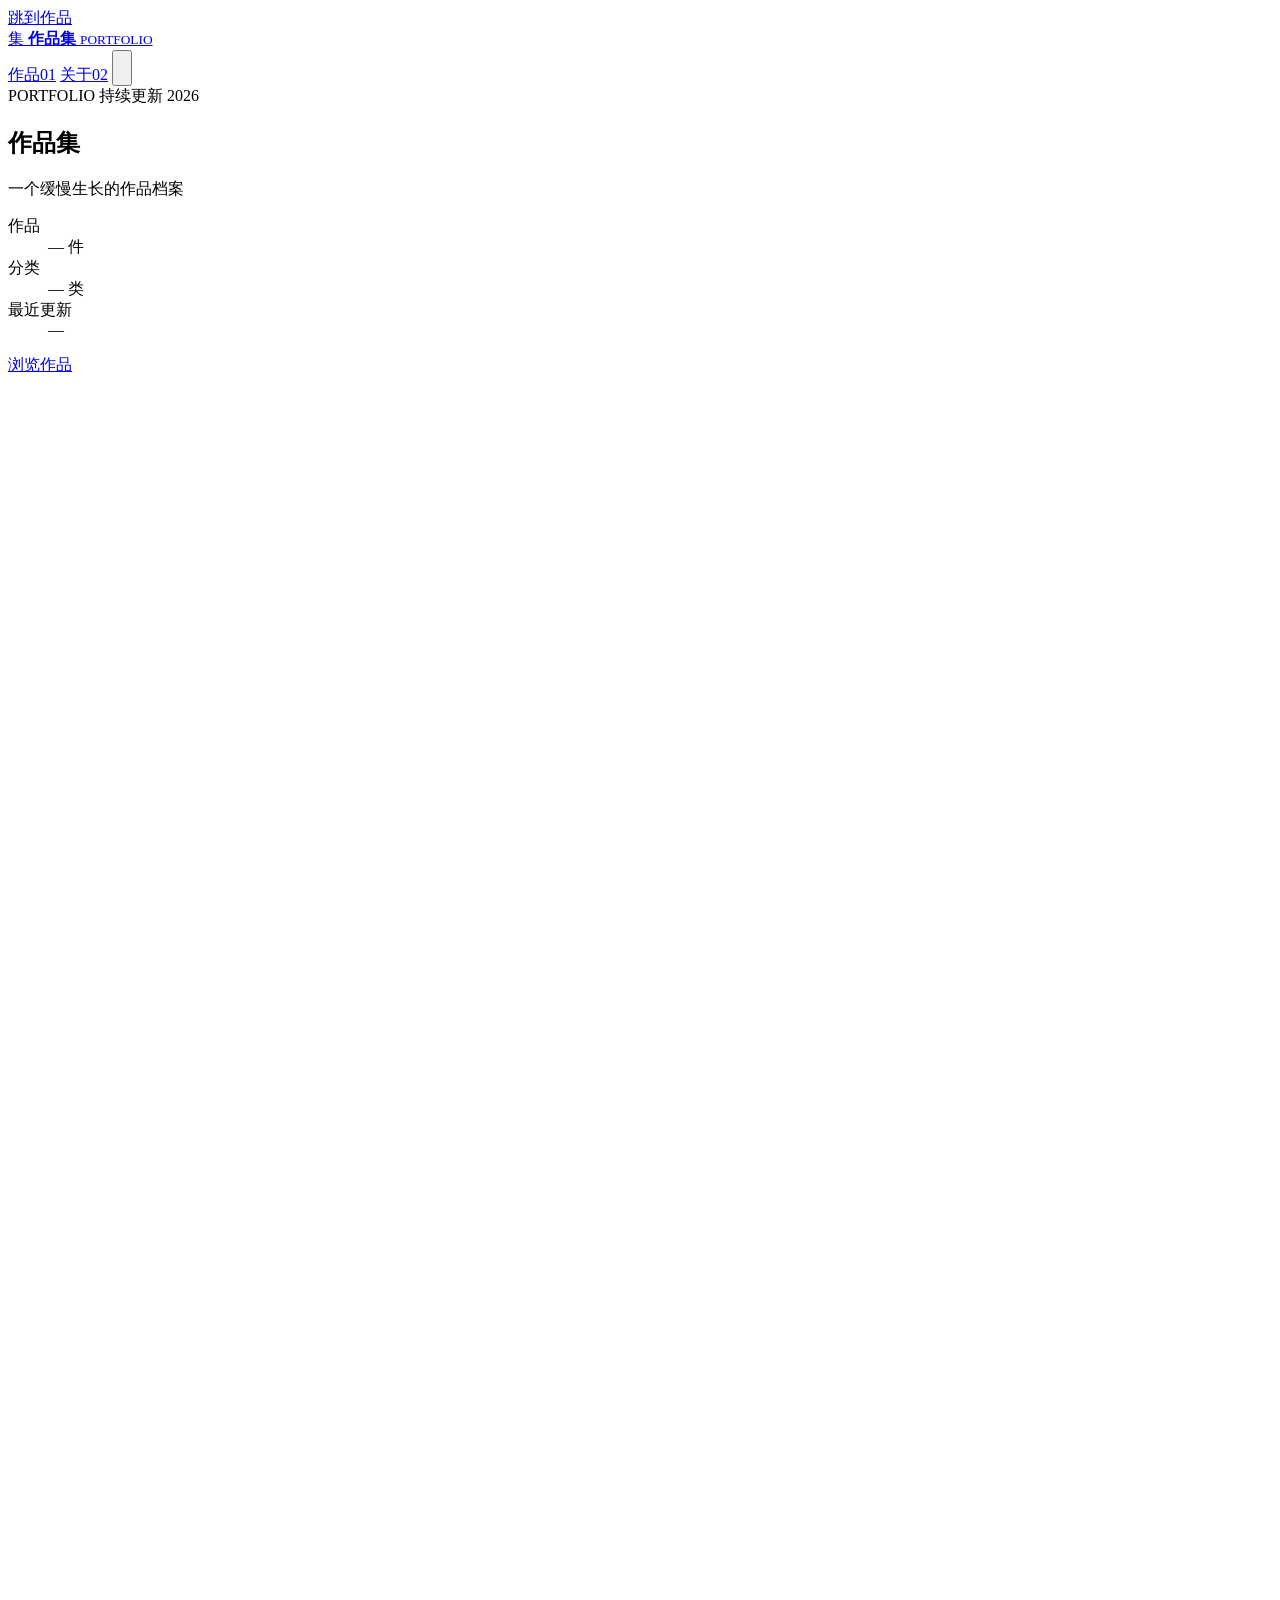
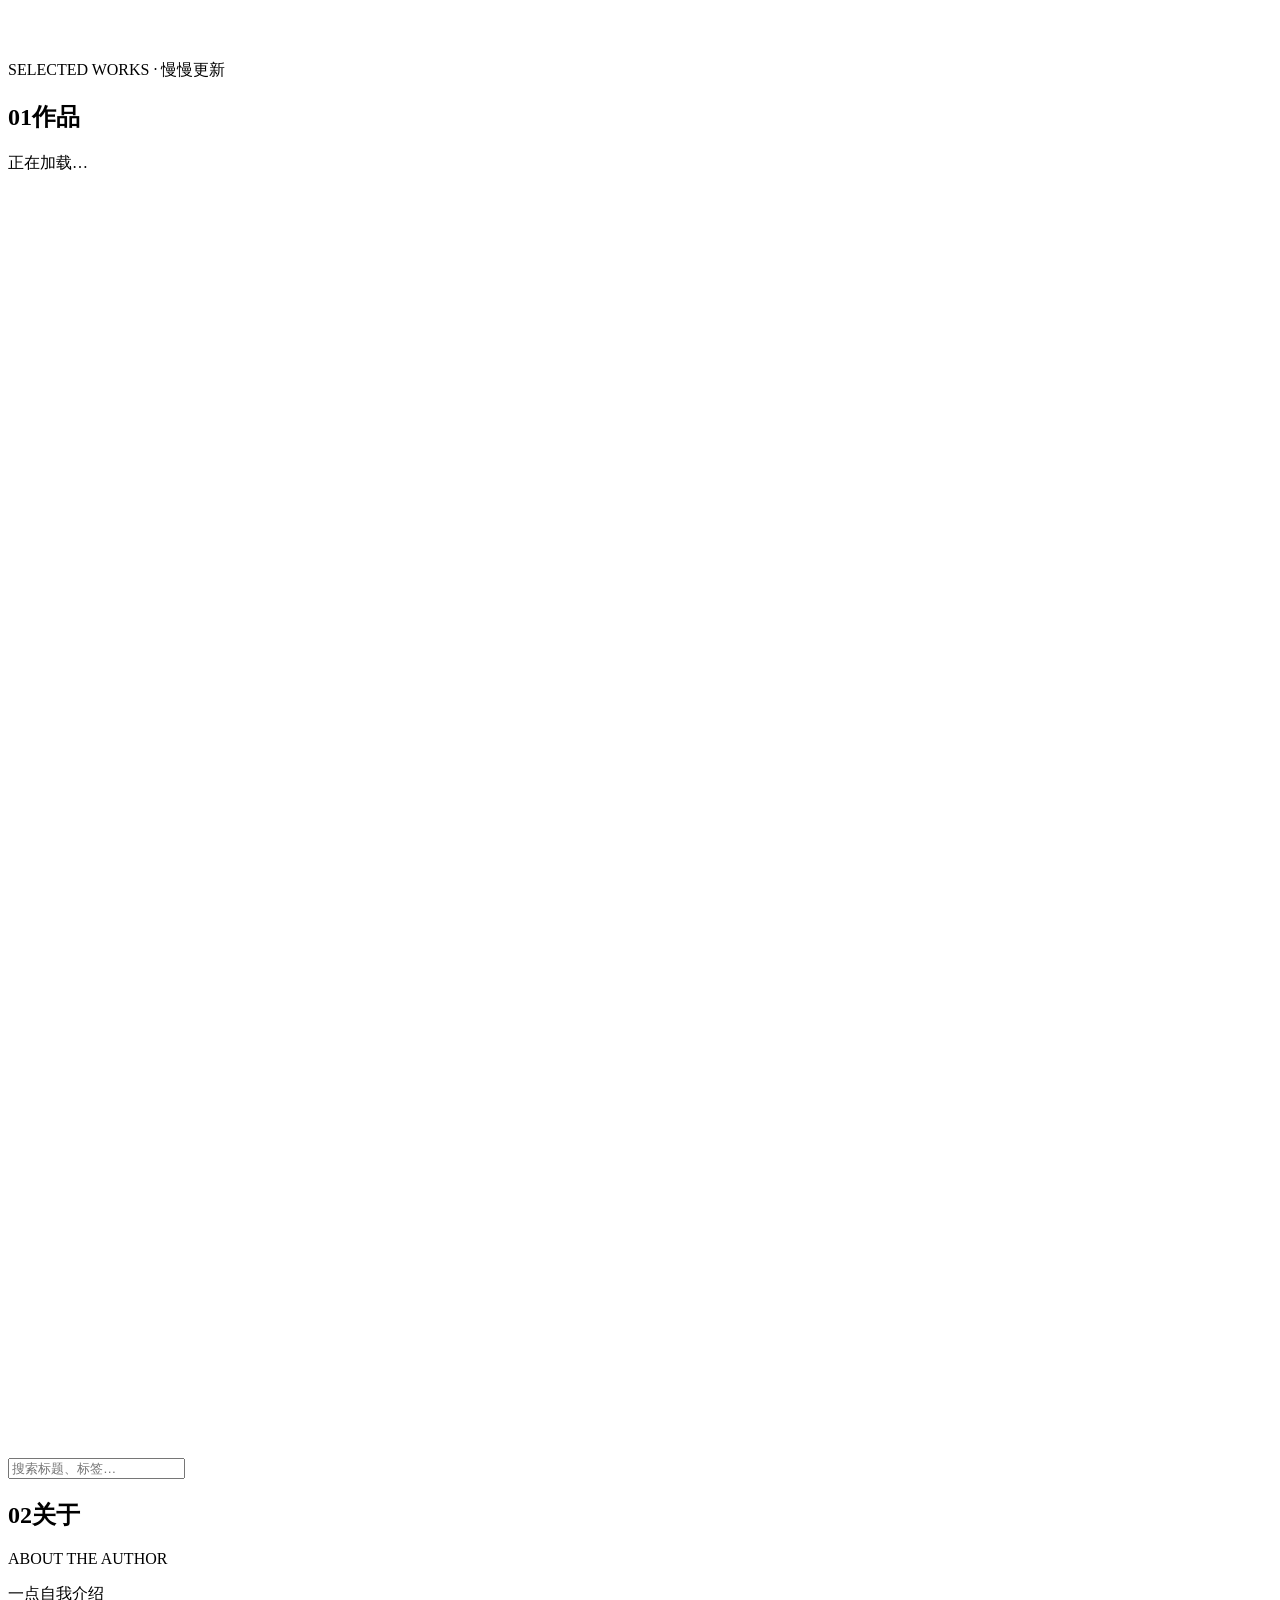
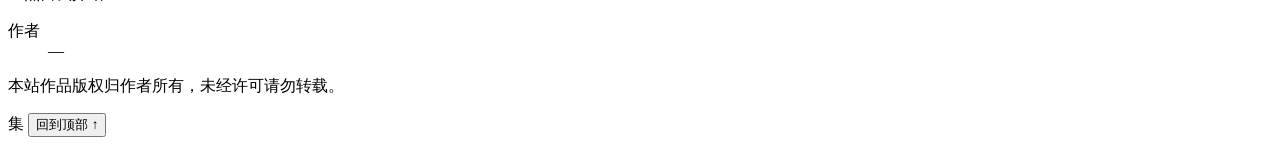
==== index.html @ 68aa6b00 "这是整个的dist" ====
<!doctype html>
<html lang="zh-CN" class="static-mode">
<head>
  <meta charset="utf-8">
  <meta name="viewport" content="width=device-width, initial-scale=1">
  <meta name="portfolio-mode" content="static">
  <title>作品集 · PORTFOLIO</title>
  <meta name="description" content="一个缓慢生长的作品档案">
  <meta property="og:type" content="website">
  <meta property="og:title" content="作品集 · PORTFOLIO">
  <meta property="og:description" content="一个缓慢生长的作品档案">
  <meta property="og:site_name" content="作品集">
  <meta name="twitter:card" content="summary_large_image">
  <link rel="canonical" href="https://py20-ai.github.io/New-ward/">
  <meta property="og:url" content="https://py20-ai.github.io/New-ward/">
  <meta property="og:image" content="https://py20-ai.github.io/New-ward/media/w_a9f2feca97ef.webp">
  <meta name="twitter:image" content="https://py20-ai.github.io/New-ward/media/w_a9f2feca97ef.webp">
  <meta property="og:image:alt" content="秋天">
  <meta name="theme-color" content="#f3ede3">
  <link rel="icon" href="favicon.svg" type="image/svg+xml">
  <link rel="stylesheet" href="css/style.css">
  <script>
    document.documentElement.classList.add('js');
    try {
      var forcedTheme = new URLSearchParams(location.search).get('theme');
      var saved = localStorage.getItem('portfolio-theme');
      if (forcedTheme === 'dark' || forcedTheme === 'light') {
        document.documentElement.dataset.theme = forcedTheme;
      } else if (saved === 'dark' || saved === 'light') {
        document.documentElement.dataset.theme = saved;
      } else if (window.matchMedia('(prefers-color-scheme: dark)').matches) {
        document.documentElement.dataset.theme = 'dark';
      }
    } catch (e) {}
  </script>
</head>
<body>
  <a class="skip-link" href="#works">跳到作品</a>
  <div class="grain" aria-hidden="true"></div>
  <noscript><p class="noscript">这个作品集需要启用 JavaScript 才能浏览。</p></noscript>

  <header class="site-header">
    <a class="brand" href="./" aria-label="回到首页">
      <span class="seal" aria-hidden="true">集</span>
      <span class="brand-copy">
        <strong id="brandTitle">作品集</strong>
        <small id="brandLabel">PORTFOLIO</small>
      </span>
    </a>

    <nav class="site-nav" aria-label="主导航">
      <a href="#works">作品<span class="nav-index">01</span></a>
      <a href="#about">关于<span class="nav-index">02</span></a>
      <button class="icon-btn theme-toggle" id="themeToggle" type="button" aria-label="切换深色模式">
        <svg class="theme-icon sun" viewBox="0 0 24 24" fill="none" aria-hidden="true">
          <circle cx="12" cy="12" r="4.2"></circle>
          <path d="M12 2.5v2.2M12 19.3v2.2M2.5 12h2.2M19.3 12h2.2M5.3 5.3l1.6 1.6M17.1 17.1l1.6 1.6M18.7 5.3l-1.6 1.6M6.9 17.1l-1.6 1.6"></path>
        </svg>
        <svg class="theme-icon moon" viewBox="0 0 24 24" fill="none" aria-hidden="true">
          <path d="M20.2 14.4A8.4 8.4 0 0 1 9.6 3.8 8.6 8.6 0 1 0 20.2 14.4Z"></path>
        </svg>
      </button>
    </nav>
  </header>

  <main>
    <section class="hero" aria-labelledby="heroTitle">
      <div class="hero-eyebrow">
        <span id="heroLabel">PORTFOLIO</span>
        <span class="eyebrow-dot" aria-hidden="true"></span>
        <span>持续更新</span>
        <span class="eyebrow-line" aria-hidden="true"></span>
        <span class="hero-year" id="heroYear">2026</span>
      </div>

      <h1 class="hero-title" id="heroTitle">作品集</h1>

      <div class="hero-bottom">
        <p class="hero-tagline" id="heroTagline">一个缓慢生长的作品档案</p>
        <p class="hero-intro" id="heroIntro"></p>
        <dl class="hero-meta">
          <div>
            <dt>作品</dt>
            <dd><span id="workCount">—</span> 件</dd>
          </div>
          <div>
            <dt>分类</dt>
            <dd><span id="categoryCount">—</span> 类</dd>
          </div>
          <div>
            <dt>最近更新</dt>
            <dd id="lastUpdated">—</dd>
          </div>
        </dl>
      </div>

      <div class="hero-foot">
        <a class="scroll-cue" href="#works">
          <span>浏览作品</span>
          <svg viewBox="0 0 24 24" fill="none" aria-hidden="true"><path d="M12 4v15M5.5 12.5 12 19l6.5-6.5"></path></svg>
        </a>
        <p class="hero-note" id="heroNote">SELECTED WORKS · 慢慢更新</p>
      </div>
    </section>

    <section class="works" id="works" aria-labelledby="worksTitle">
      <div class="section-head">
        <h2 id="worksTitle"><span class="section-num">01</span>作品</h2>
        <p class="section-count" id="worksCountText">正在加载…</p>
      </div>

      <div class="toolbar">
        <div class="filters" id="filters" role="group" aria-label="按分类筛选"></div>
        <label class="search">
          <svg viewBox="0 0 24 24" fill="none" aria-hidden="true">
            <circle cx="10.8" cy="10.8" r="6.3"></circle>
            <path d="m15.6 15.6 4.4 4.4"></path>
          </svg>
          <input id="search" type="search" placeholder="搜索标题、标签…" autocomplete="off" aria-label="搜索作品">
        </label>
      </div>

      <div class="gallery" id="gallery" aria-live="polite"></div>

      <div class="empty" id="emptyState" hidden>
        <span class="empty-mark" aria-hidden="true">空</span>
        <h3 id="emptyTitle">这里还是一张白纸</h3>
        <p id="emptyText">上传第一件作品，让这个页面开始生长。</p>
        <div class="empty-actions">
          <a class="btn btn-primary" id="emptyAction" href="#" hidden>上传作品</a>
          <button class="btn btn-ghost" id="resetFilters" type="button" hidden>清除筛选</button>
        </div>
      </div>
    </section>

    <section class="about" id="about" aria-labelledby="aboutTitle">
      <div class="section-head">
        <h2 id="aboutTitle"><span class="section-num">02</span>关于</h2>
        <p class="section-count">ABOUT THE AUTHOR</p>
      </div>

      <div class="about-grid">
        <div class="about-lead">
          <p class="about-kicker" id="aboutKicker">一点自我介绍</p>
          <p class="about-bio" id="aboutBio"></p>
          <div class="about-sign" id="aboutSign" hidden>
            <span class="sign-line" aria-hidden="true"></span>
            <span id="aboutOwnerSign"></span>
          </div>
        </div>

        <aside class="about-side">
          <dl class="facts">
            <div>
              <dt>作者</dt>
              <dd id="aboutOwner">—</dd>
            </div>
            <div id="locationRow" hidden>
              <dt>所在</dt>
              <dd id="aboutLocation"></dd>
            </div>
            <div id="emailRow" hidden>
              <dt>联系</dt>
              <dd><a id="aboutEmail" href="#"></a></dd>
            </div>
          </dl>

          <div class="socials" id="aboutSocials"></div>
        </aside>
      </div>
    </section>
  </main>

  <footer class="site-footer">
    <div class="footer-inner">
      <p id="footerNote">本站作品版权归作者所有，未经许可请勿转载。</p>
      <div class="footer-right">
        <span class="footer-mark" aria-hidden="true">集</span>
        <button class="text-btn" id="toTop" type="button">回到顶部 ↑</button>
      </div>
    </div>
  </footer>

  <div class="lightbox" id="lightbox" hidden>
    <div class="lb-backdrop" data-close="1"></div>
    <div class="lb-shell" role="dialog" aria-modal="true" aria-labelledby="lbTitle" aria-describedby="lbDesc">
      <div class="lb-bar">
        <span class="lb-counter" id="lbCounter">01 / 01</span>
        <span class="lb-label">作品详情</span>
        <button class="lb-close" id="lbClose" type="button" aria-label="关闭">
          <span>关闭</span>
          <svg viewBox="0 0 24 24" fill="none" aria-hidden="true"><path d="m6 6 12 12M18 6 6 18"></path></svg>
        </button>
      </div>

      <button class="lb-arrow lb-prev" id="lbPrev" type="button" aria-label="上一件作品">
        <svg viewBox="0 0 24 24" fill="none" aria-hidden="true"><path d="M15 4 7 12l8 8"></path></svg>
      </button>
      <button class="lb-arrow lb-next" id="lbNext" type="button" aria-label="下一件作品">
        <svg viewBox="0 0 24 24" fill="none" aria-hidden="true"><path d="m9 4 8 8-8 8"></path></svg>
      </button>

      <div class="lb-body">
        <div class="lb-stage" id="lbStage">
          <div class="lb-loader" id="lbLoader" aria-hidden="true"></div>
          <img id="lbImage" alt="">
        </div>

        <aside class="lb-info">
          <div class="lb-info-inner">
            <p class="lb-category" id="lbCategory"></p>
            <h2 class="lb-title" id="lbTitle"></h2>
            <p class="lb-desc" id="lbDesc"></p>
            <ul class="lb-tags" id="lbTags"></ul>
            <div class="lb-meta">
              <span id="lbDate"></span>
              <span id="lbSize"></span>
            </div>
            <a class="lb-full" id="lbFull" href="#" target="_blank" rel="noreferrer">
              查看大图 <span aria-hidden="true">↗</span>
            </a>
          </div>
        </aside>
      </div>
    </div>
  </div>

  <div class="toast" id="toast" role="status" aria-live="polite"></div>

  <script type="module" src="js/app.js"></script>
</body>
</html>
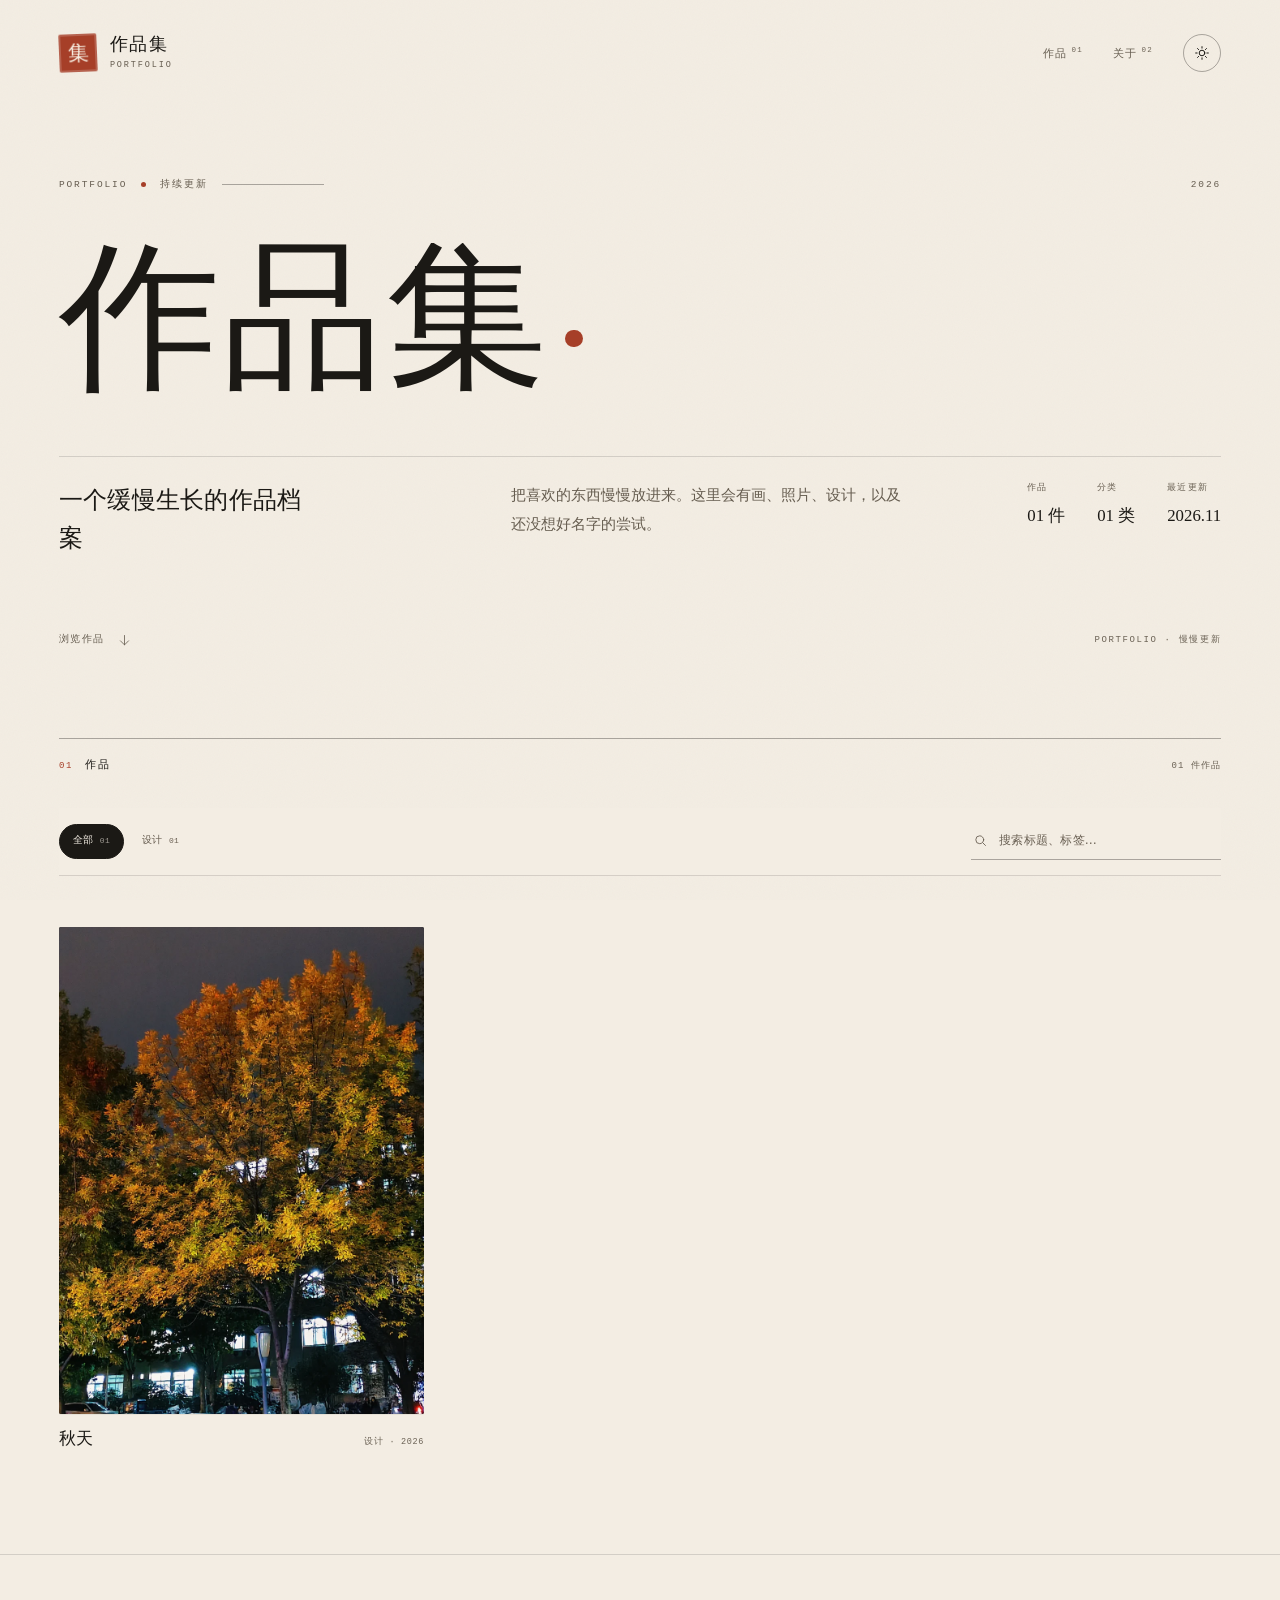
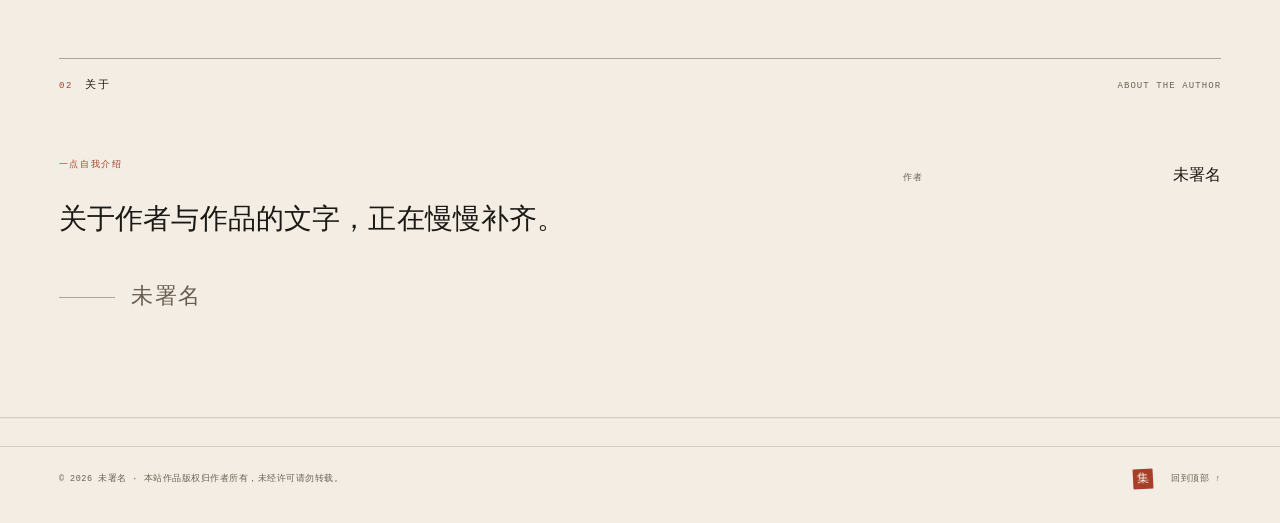
==== commit 011cc1bf: "Update portfolio site 2026-11-12 00:55" ====
--- a/index.html
+++ b/index.html
@@ -11,10 +11,10 @@
   <meta property="og:description" content="一个缓慢生长的作品档案">
   <meta property="og:site_name" content="作品集">
   <meta name="twitter:card" content="summary_large_image">
-  <link rel="canonical" href="https://py20-ai.github.io/New-ward/">
-  <meta property="og:url" content="https://py20-ai.github.io/New-ward/">
-  <meta property="og:image" content="https://py20-ai.github.io/New-ward/media/w_a9f2feca97ef.webp">
-  <meta name="twitter:image" content="https://py20-ai.github.io/New-ward/media/w_a9f2feca97ef.webp">
+  <link rel="canonical" href="https://py20-ai.github.io/my-work/">
+  <meta property="og:url" content="https://py20-ai.github.io/my-work/">
+  <meta property="og:image" content="https://py20-ai.github.io/my-work/media/w_a9f2feca97ef.webp">
+  <meta name="twitter:image" content="https://py20-ai.github.io/my-work/media/w_a9f2feca97ef.webp">
   <meta property="og:image:alt" content="秋天">
   <meta name="theme-color" content="#f3ede3">
   <link rel="icon" href="favicon.svg" type="image/svg+xml">
--- a/css/style.css
+++ b/css/style.css
@@ -0,0 +1,2732 @@
+/* ==========================================================================
+   作品集 · 视觉样式
+   纸感底色 / 宋体大标题 / 朱砂红点缀 / 克制的编辑排版
+   ========================================================================== */
+
+:root {
+  --bg: #f3ede3;
+  --bg-deep: #ebe3d6;
+  --surface: #faf6ee;
+  --ink: #1b1915;
+  --muted: #665d50;
+  --faint: #6b6255;
+  --line: rgba(27, 25, 21, 0.14);
+  --line-strong: rgba(27, 25, 21, 0.34);
+  --accent: #a63f28;
+  --accent-soft: rgba(166, 63, 40, 0.1);
+  --ok: #356552;
+  --shadow: 0 30px 80px -34px rgba(49, 37, 20, 0.4);
+  --gutter: clamp(20px, 4.6vw, 72px);
+  --max: 1560px;
+  --font-display: "Noto Serif SC", "Songti SC", "Noto Serif CJK SC",
+    "Source Han Serif SC", "STSong", "SimSun", "Georgia", serif;
+  --font-body: "Inter", "Noto Sans SC", "Helvetica Neue", "PingFang SC",
+    "Hiragino Sans GB", "Microsoft YaHei", system-ui, sans-serif;
+  --font-mono: "SFMono-Regular", "Cascadia Code", "Consolas", "Liberation Mono",
+    monospace;
+  --ease: cubic-bezier(0.2, 0.7, 0.2, 1);
+}
+
+html[data-theme="dark"] {
+  --bg: #141310;
+  --bg-deep: #0f0e0c;
+  --surface: #1c1a16;
+  --ink: #f2ebdf;
+  --muted: #a79c8b;
+  --faint: #8d8172;
+  --line: rgba(242, 235, 223, 0.13);
+  --line-strong: rgba(242, 235, 223, 0.32);
+  --accent: #e07856;
+  --accent-soft: rgba(224, 120, 86, 0.12);
+  --ok: #83b9a2;
+  --shadow: 0 30px 80px -30px rgba(0, 0, 0, 0.7);
+}
+
+*,
+*::before,
+*::after {
+  box-sizing: border-box;
+}
+
+[hidden] {
+  display: none !important;
+}
+
+html {
+  -webkit-text-size-adjust: 100%;
+  scroll-behavior: smooth;
+}
+
+body {
+  margin: 0;
+  background: var(--bg);
+  color: var(--ink);
+  font-family: var(--font-body);
+  font-size: 15px;
+  line-height: 1.65;
+  -webkit-font-smoothing: antialiased;
+  text-rendering: optimizeLegibility;
+  overflow-x: hidden;
+  transition: background-color 0.5s var(--ease), color 0.5s var(--ease);
+}
+
+body.is-locked {
+  overflow: hidden;
+}
+
+::selection {
+  background: var(--accent);
+  color: #faf6ee;
+}
+
+img {
+  max-width: 100%;
+  display: block;
+}
+
+a {
+  color: inherit;
+  text-decoration: none;
+}
+
+button,
+input,
+textarea,
+select {
+  font: inherit;
+  color: inherit;
+}
+
+button {
+  cursor: pointer;
+}
+
+h1,
+h2,
+h3,
+p,
+dl,
+dd,
+figure,
+ul {
+  margin: 0;
+}
+
+ul {
+  padding: 0;
+  list-style: none;
+}
+
+:focus-visible {
+  outline: 2px solid var(--accent);
+  outline-offset: 3px;
+}
+
+.skip-link {
+  position: fixed;
+  top: 12px;
+  left: 12px;
+  z-index: 300;
+  padding: 10px 16px;
+  background: var(--ink);
+  color: var(--bg);
+  font-family: var(--font-mono);
+  font-size: 11px;
+  transform: translateY(-200%);
+}
+
+.skip-link:focus {
+  transform: translateY(0);
+}
+
+.noscript {
+  position: relative;
+  z-index: 2;
+  margin: 0;
+  padding: 11px 18px;
+  background: var(--accent);
+  color: #fbf6ec;
+  text-align: center;
+  font-family: var(--font-mono);
+  font-size: 10px;
+  letter-spacing: 0.06em;
+}
+
+/* 纸张颗粒 --------------------------------------------------------------- */
+
+.grain {
+  position: fixed;
+  inset: 0;
+  z-index: 0;
+  pointer-events: none;
+  opacity: 0.055;
+  mix-blend-mode: multiply;
+  background-image: url("data:image/svg+xml,%3Csvg xmlns='http://www.w3.org/2000/svg' width='200' height='200'%3E%3Cfilter id='n'%3E%3CfeTurbulence type='fractalNoise' baseFrequency='0.82' numOctaves='3' stitchTiles='stitch'/%3E%3C/filter%3E%3Crect width='100%25' height='100%25' filter='url(%23n)' opacity='0.55'/%3E%3C/svg%3E");
+}
+
+html[data-theme="dark"] .grain {
+  opacity: 0.04;
+  mix-blend-mode: screen;
+}
+
+.site-header,
+main,
+.site-footer {
+  position: relative;
+  z-index: 1;
+}
+
+/* 通用布局 --------------------------------------------------------------- */
+
+.site-header,
+main > section,
+.manage-main,
+.site-footer .footer-inner {
+  width: 100%;
+  max-width: var(--max);
+  margin-inline: auto;
+  padding-inline: var(--gutter);
+}
+
+/* 顶栏 ------------------------------------------------------------------- */
+
+.site-header {
+  display: flex;
+  align-items: center;
+  justify-content: space-between;
+  gap: 24px;
+  padding-top: clamp(20px, 3vw, 34px);
+  padding-bottom: clamp(18px, 2.4vw, 28px);
+}
+
+.brand {
+  display: inline-flex;
+  align-items: center;
+  gap: 13px;
+}
+
+.seal {
+  display: grid;
+  place-items: center;
+  width: 38px;
+  height: 38px;
+  flex: 0 0 auto;
+  background: var(--accent);
+  color: #f8f1e4;
+  font-family: var(--font-display);
+  font-size: 21px;
+  line-height: 1;
+  border-radius: 2px;
+  box-shadow: inset 0 0 0 2px rgba(255, 255, 255, 0.18);
+  transform: rotate(-2.5deg);
+  transition: transform 0.4s var(--ease), background-color 0.4s var(--ease);
+}
+
+.brand:hover .seal {
+  transform: rotate(2deg) scale(1.04);
+}
+
+.brand-copy {
+  display: flex;
+  flex-direction: column;
+  gap: 2px;
+}
+
+.brand-copy strong {
+  font-family: var(--font-display);
+  font-weight: 400;
+  font-size: 18px;
+  letter-spacing: 0.08em;
+  line-height: 1.2;
+}
+
+.brand-copy small {
+  font-family: var(--font-mono);
+  font-size: 8.5px;
+  letter-spacing: 0.22em;
+  color: var(--muted);
+}
+
+.site-nav {
+  display: flex;
+  align-items: center;
+  gap: clamp(16px, 2.4vw, 30px);
+}
+
+.site-nav > a {
+  position: relative;
+  font-family: var(--font-mono);
+  font-size: 10.5px;
+  letter-spacing: 0.12em;
+  color: var(--muted);
+  padding: 6px 0;
+  transition: color 0.25s var(--ease);
+}
+
+.site-nav > a::after {
+  content: "";
+  position: absolute;
+  left: 0;
+  right: 0;
+  bottom: 0;
+  height: 1px;
+  background: var(--ink);
+  transform: scaleX(0);
+  transform-origin: right;
+  transition: transform 0.4s var(--ease);
+}
+
+.site-nav > a:hover {
+  color: var(--ink);
+}
+
+.site-nav > a:hover::after {
+  transform: scaleX(1);
+  transform-origin: left;
+}
+
+.nav-index {
+  margin-left: 4px;
+  font-size: 7.5px;
+  vertical-align: super;
+  color: var(--faint);
+}
+
+.site-nav .nav-manage {
+  display: inline-flex;
+  align-items: center;
+  gap: 6px;
+  padding: 9px 16px;
+  border: 1px solid var(--line-strong);
+  border-radius: 100px;
+  color: var(--ink);
+  font-size: 10px;
+  transition: background-color 0.3s var(--ease), color 0.3s var(--ease),
+    border-color 0.3s var(--ease);
+}
+
+.site-nav .nav-manage::after {
+  display: none;
+}
+
+.site-nav .nav-manage:hover {
+  background: var(--ink);
+  border-color: var(--ink);
+  color: var(--bg);
+}
+
+.icon-btn {
+  display: grid;
+  place-items: center;
+  width: 38px;
+  height: 38px;
+  flex: 0 0 auto;
+  padding: 0;
+  border: 1px solid var(--line-strong);
+  border-radius: 50%;
+  background: transparent;
+  color: var(--ink);
+  transition: background-color 0.3s var(--ease), color 0.3s var(--ease),
+    transform 0.4s var(--ease);
+}
+
+.icon-btn:hover {
+  background: var(--ink);
+  color: var(--bg);
+  transform: rotate(10deg);
+}
+
+.theme-icon {
+  width: 16px;
+  height: 16px;
+  stroke: currentColor;
+  stroke-width: 1.5;
+  stroke-linecap: round;
+}
+
+.theme-icon.moon {
+  display: none;
+}
+
+html[data-theme="dark"] .theme-icon.sun {
+  display: none;
+}
+
+html[data-theme="dark"] .theme-icon.moon {
+  display: block;
+}
+
+/* 首屏 ------------------------------------------------------------------- */
+
+.hero {
+  padding-top: clamp(40px, 6vw, 82px);
+  padding-bottom: clamp(56px, 7vw, 100px);
+}
+
+.hero-eyebrow {
+  display: flex;
+  align-items: center;
+  gap: 14px;
+  font-family: var(--font-mono);
+  font-size: 9.5px;
+  letter-spacing: 0.2em;
+  color: var(--muted);
+  text-transform: uppercase;
+}
+
+.eyebrow-dot {
+  width: 5px;
+  height: 5px;
+  border-radius: 50%;
+  background: var(--accent);
+}
+
+.eyebrow-line {
+  width: clamp(30px, 8vw, 120px);
+  height: 1px;
+  background: var(--line-strong);
+}
+
+.hero-year {
+  margin-left: auto;
+}
+
+.hero-title {
+  margin: clamp(26px, 4vw, 54px) 0 clamp(40px, 5vw, 70px);
+  font-family: var(--font-display);
+  font-weight: 400;
+  font-size: clamp(4.2rem, 12.6vw, 13rem);
+  line-height: 0.92;
+  letter-spacing: 0.015em;
+  word-break: break-word;
+}
+
+.hero-title::after {
+  content: "";
+  display: inline-block;
+  width: 0.11em;
+  height: 0.11em;
+  margin-left: 0.1em;
+  border-radius: 50%;
+  background: var(--accent);
+  vertical-align: 0.15em;
+}
+
+.hero-title.is-long {
+  font-size: clamp(2.7rem, 7vw, 6.2rem);
+  line-height: 1.05;
+}
+
+.hero-bottom {
+  display: grid;
+  grid-template-columns: minmax(0, 1.05fr) minmax(0, 1.15fr) auto;
+  gap: clamp(24px, 4.5vw, 68px);
+  align-items: start;
+  padding-top: 24px;
+  border-top: 1px solid var(--line);
+}
+
+.hero-tagline {
+  font-family: var(--font-display);
+  font-size: clamp(1.35rem, 1.9vw, 1.7rem);
+  line-height: 1.55;
+  letter-spacing: 0.01em;
+  max-width: 20ch;
+}
+
+.hero-intro {
+  color: var(--muted);
+  font-size: 0.92rem;
+  line-height: 1.95;
+  max-width: 42ch;
+  white-space: pre-line;
+}
+
+.hero-meta {
+  display: flex;
+  gap: clamp(18px, 2.5vw, 34px);
+  padding-left: clamp(0px, 2vw, 30px);
+}
+
+.hero-meta > div {
+  display: flex;
+  flex-direction: column;
+  gap: 7px;
+}
+
+.hero-meta dt {
+  font-family: var(--font-mono);
+  font-size: 8.5px;
+  letter-spacing: 0.14em;
+  color: var(--faint);
+}
+
+.hero-meta dd {
+  font-family: var(--font-display);
+  font-size: 1.05rem;
+  white-space: nowrap;
+}
+
+.hero-foot {
+  display: flex;
+  align-items: center;
+  justify-content: space-between;
+  gap: 24px;
+  margin-top: clamp(44px, 6vw, 76px);
+}
+
+.scroll-cue {
+  display: inline-flex;
+  align-items: center;
+  gap: 12px;
+  font-family: var(--font-mono);
+  font-size: 9.5px;
+  letter-spacing: 0.16em;
+  color: var(--muted);
+  transition: color 0.3s var(--ease);
+}
+
+.scroll-cue svg {
+  width: 15px;
+  height: 15px;
+  stroke: currentColor;
+  stroke-width: 1.3;
+  stroke-linecap: round;
+  stroke-linejoin: round;
+  animation: nudge 2.6s var(--ease) infinite;
+}
+
+.scroll-cue:hover {
+  color: var(--accent);
+}
+
+.hero-note {
+  font-family: var(--font-mono);
+  font-size: 9px;
+  letter-spacing: 0.18em;
+  color: var(--faint);
+  text-transform: uppercase;
+}
+
+@keyframes nudge {
+  0%,
+  100% {
+    transform: translateY(-2px);
+  }
+  50% {
+    transform: translateY(3px);
+  }
+}
+
+/* 章节头 ---------------------------------------------------------------- */
+
+.section-head {
+  display: flex;
+  align-items: baseline;
+  justify-content: space-between;
+  gap: 20px;
+  padding-top: 18px;
+  border-top: 1px solid var(--line-strong);
+}
+
+.section-head h2 {
+  font-family: var(--font-mono);
+  font-size: 10.5px;
+  font-weight: 400;
+  letter-spacing: 0.16em;
+  text-transform: uppercase;
+}
+
+.section-num {
+  display: inline-block;
+  margin-right: 12px;
+  color: var(--accent);
+  font-size: 9px;
+}
+
+.section-count {
+  font-family: var(--font-mono);
+  font-size: 9px;
+  letter-spacing: 0.12em;
+  color: var(--faint);
+  text-transform: uppercase;
+}
+
+/* 作品区 ---------------------------------------------------------------- */
+
+.works {
+  padding-bottom: clamp(70px, 8vw, 120px);
+}
+
+.toolbar {
+  position: sticky;
+  top: 0;
+  z-index: 20;
+  display: flex;
+  align-items: center;
+  justify-content: space-between;
+  gap: 20px;
+  margin-top: clamp(20px, 3vw, 34px);
+  padding: 15px 0;
+  background: color-mix(in srgb, var(--bg) 92%, transparent);
+  -webkit-backdrop-filter: blur(14px);
+  backdrop-filter: blur(14px);
+  border-bottom: 1px solid var(--line);
+}
+
+.filters {
+  display: flex;
+  align-items: center;
+  gap: 4px;
+  flex-wrap: wrap;
+}
+
+.filter-btn {
+  display: inline-flex;
+  align-items: baseline;
+  gap: 6px;
+  padding: 8px 13px;
+  border: 1px solid transparent;
+  border-radius: 100px;
+  background: transparent;
+  color: var(--muted);
+  font-family: var(--font-mono);
+  font-size: 10px;
+  letter-spacing: 0.04em;
+  white-space: nowrap;
+  transition: color 0.25s var(--ease), background-color 0.25s var(--ease),
+    border-color 0.25s var(--ease);
+}
+
+.filter-btn .filter-count {
+  font-size: 8px;
+  color: var(--faint);
+}
+
+.filter-btn:hover {
+  color: var(--ink);
+  border-color: var(--line);
+}
+
+.filter-btn.is-active {
+  background: var(--ink);
+  border-color: var(--ink);
+  color: var(--bg);
+}
+
+.filter-btn.is-active .filter-count {
+  color: color-mix(in srgb, var(--bg) 60%, transparent);
+}
+
+.search {
+  display: flex;
+  align-items: center;
+  gap: 9px;
+  width: clamp(160px, 20vw, 250px);
+  flex: 0 0 auto;
+  padding: 7px 2px;
+  border-bottom: 1px solid var(--line-strong);
+  transition: border-color 0.3s var(--ease);
+}
+
+.search:focus-within {
+  border-color: var(--ink);
+}
+
+.search svg {
+  width: 15px;
+  height: 15px;
+  flex: 0 0 auto;
+  stroke: var(--muted);
+  stroke-width: 1.4;
+  stroke-linecap: round;
+}
+
+.search input {
+  width: 100%;
+  border: 0;
+  outline: 0;
+  background: transparent;
+  font-size: 12px;
+  letter-spacing: 0.02em;
+}
+
+.search input::placeholder {
+  color: var(--faint);
+}
+
+.search input::-webkit-search-cancel-button {
+  cursor: pointer;
+}
+
+.gallery {
+  column-count: 3;
+  column-gap: clamp(18px, 2.6vw, 44px);
+  margin-top: clamp(30px, 4vw, 52px);
+}
+
+.card {
+  break-inside: avoid;
+  margin-bottom: clamp(30px, 4vw, 56px);
+  opacity: 1;
+}
+
+.js .card {
+  opacity: 0;
+  transform: translateY(22px);
+}
+
+.js .card.is-in {
+  opacity: 1;
+  transform: translateY(0);
+  transition: opacity 0.8s var(--ease), transform 0.8s var(--ease);
+  transition-delay: calc(var(--i, 0) * 55ms);
+}
+
+.card-open {
+  display: block;
+  width: 100%;
+  padding: 0;
+  border: 0;
+  background: transparent;
+  text-align: left;
+}
+
+.card-media {
+  position: relative;
+  overflow: hidden;
+  border-radius: 2px;
+  background: var(--tint, var(--bg-deep));
+  box-shadow: 0 1px 0 rgba(30, 24, 15, 0.06);
+}
+
+.card-media img {
+  width: 100%;
+  height: auto;
+  transition: transform 1.1s var(--ease), filter 0.6s var(--ease);
+}
+
+.media-fallback {
+  display: flex;
+  align-items: center;
+  justify-content: center;
+  min-height: 240px;
+  padding: 24px;
+  color: color-mix(in srgb, var(--ink) 55%, transparent);
+  font-family: var(--font-mono);
+  font-size: 9px;
+  letter-spacing: 0.12em;
+}
+
+.card-open:hover .card-media img {
+  transform: scale(1.028);
+}
+
+.card-media::after {
+  content: "";
+  position: absolute;
+  inset: 40% 0 0;
+  background: linear-gradient(to bottom, transparent, rgba(12, 10, 8, 0.42));
+  opacity: 0;
+  transition: opacity 0.5s var(--ease);
+  pointer-events: none;
+}
+
+.card-open:hover .card-media::after,
+.card-open:focus-visible .card-media::after {
+  opacity: 1;
+}
+
+.card-no {
+  position: absolute;
+  top: 12px;
+  left: 12px;
+  z-index: 2;
+  padding: 3px 7px;
+  border-radius: 100px;
+  background: rgba(15, 13, 10, 0.28);
+  -webkit-backdrop-filter: blur(8px);
+  backdrop-filter: blur(8px);
+  color: rgba(255, 252, 245, 0.9);
+  font-family: var(--font-mono);
+  font-size: 8.5px;
+  letter-spacing: 0.08em;
+  opacity: 0;
+  transition: opacity 0.4s var(--ease);
+}
+
+.card-open:hover .card-no,
+.card-open:focus-visible .card-no {
+  opacity: 1;
+}
+
+.card-view {
+  position: absolute;
+  left: 14px;
+  bottom: 14px;
+  z-index: 2;
+  display: inline-flex;
+  align-items: center;
+  gap: 6px;
+  color: #fbf7ef;
+  font-family: var(--font-mono);
+  font-size: 9px;
+  letter-spacing: 0.1em;
+  opacity: 0;
+  transform: translateY(8px);
+  transition: opacity 0.45s var(--ease), transform 0.45s var(--ease);
+}
+
+.card-open:hover .card-view,
+.card-open:focus-visible .card-view {
+  opacity: 1;
+  transform: translateY(0);
+}
+
+.card-caption {
+  display: flex;
+  align-items: baseline;
+  justify-content: space-between;
+  gap: 16px;
+  padding-top: 12px;
+}
+
+.card-title {
+  font-family: var(--font-display);
+  font-size: 1.08rem;
+  font-weight: 400;
+  line-height: 1.5;
+  letter-spacing: 0.01em;
+  transition: color 0.3s var(--ease);
+}
+
+.card-open:hover .card-title {
+  color: var(--accent);
+}
+
+.card-meta {
+  flex: 0 0 auto;
+  font-family: var(--font-mono);
+  font-size: 8.5px;
+  letter-spacing: 0.08em;
+  color: var(--faint);
+  text-align: right;
+  white-space: nowrap;
+}
+
+.demo-badge {
+  display: inline-block;
+  margin-left: 7px;
+  padding: 1px 5px;
+  border: 1px solid var(--line);
+  border-radius: 2px;
+  color: var(--faint);
+  font-size: 7.5px;
+  vertical-align: 1px;
+}
+
+/* 空状态 ---------------------------------------------------------------- */
+
+.empty {
+  position: relative;
+  display: flex;
+  flex-direction: column;
+  align-items: center;
+  justify-content: center;
+  min-height: clamp(320px, 46vh, 460px);
+  margin-top: 40px;
+  padding: 48px 24px;
+  border: 1px dashed var(--line-strong);
+  text-align: center;
+  overflow: hidden;
+}
+
+.empty-mark {
+  position: absolute;
+  top: 50%;
+  left: 50%;
+  transform: translate(-50%, -52%);
+  font-family: var(--font-display);
+  font-size: clamp(9rem, 22vw, 19rem);
+  line-height: 1;
+  color: var(--ink);
+  opacity: 0.035;
+  pointer-events: none;
+}
+
+.empty h3 {
+  position: relative;
+  font-family: var(--font-display);
+  font-size: clamp(1.5rem, 3vw, 2.2rem);
+  font-weight: 400;
+}
+
+.empty p {
+  position: relative;
+  max-width: 36ch;
+  margin-top: 12px;
+  color: var(--muted);
+  font-size: 0.9rem;
+}
+
+.empty-actions {
+  position: relative;
+  display: flex;
+  gap: 10px;
+  margin-top: 26px;
+  flex-wrap: wrap;
+  justify-content: center;
+}
+
+/* 按钮 ------------------------------------------------------------------- */
+
+.btn {
+  display: inline-flex;
+  align-items: center;
+  justify-content: center;
+  gap: 8px;
+  min-height: 42px;
+  padding: 10px 20px;
+  border: 1px solid var(--ink);
+  border-radius: 100px;
+  background: transparent;
+  color: var(--ink);
+  font-family: var(--font-mono);
+  font-size: 10px;
+  letter-spacing: 0.08em;
+  transition: background-color 0.3s var(--ease), color 0.3s var(--ease),
+    border-color 0.3s var(--ease), transform 0.3s var(--ease);
+}
+
+.btn:hover {
+  background: var(--ink);
+  color: var(--bg);
+}
+
+.btn:active {
+  transform: scale(0.985);
+}
+
+.btn-primary {
+  background: var(--ink);
+  color: var(--bg);
+}
+
+.btn-primary:hover {
+  background: var(--accent);
+  border-color: var(--accent);
+  color: #fbf6ec;
+}
+
+.btn-ghost {
+  border-color: var(--line-strong);
+}
+
+.btn-danger {
+  border-color: var(--accent);
+  color: var(--accent);
+}
+
+.btn-danger:hover {
+  background: var(--accent);
+  color: #fbf6ec;
+}
+
+.btn[disabled] {
+  opacity: 0.45;
+  pointer-events: none;
+}
+
+/* 关于 ------------------------------------------------------------------- */
+
+.about {
+  position: relative;
+  padding-top: clamp(70px, 8vw, 110px);
+  padding-bottom: clamp(70px, 8vw, 110px);
+  border-top: 1px solid var(--line);
+  border-bottom: 1px solid var(--line);
+  clip-path: inset(0 -100vmax);
+  box-shadow: 0 0 0 100vmax var(--bg-deep);
+}
+
+.about-grid {
+  display: grid;
+  grid-template-columns: minmax(0, 1.4fr) minmax(260px, 0.6fr);
+  gap: clamp(40px, 8vw, 130px);
+  margin-top: clamp(36px, 5vw, 64px);
+}
+
+.about-kicker {
+  margin-bottom: 22px;
+  font-family: var(--font-mono);
+  font-size: 9px;
+  letter-spacing: 0.18em;
+  color: var(--accent);
+  text-transform: uppercase;
+}
+
+.about-bio {
+  max-width: 30em;
+  font-family: var(--font-display);
+  font-size: clamp(1.35rem, 2.2vw, 1.95rem);
+  line-height: 1.72;
+  letter-spacing: 0.005em;
+  white-space: pre-line;
+}
+
+.about-sign {
+  display: flex;
+  align-items: center;
+  gap: 16px;
+  margin-top: 36px;
+  color: var(--muted);
+}
+
+.sign-line {
+  width: 56px;
+  height: 1px;
+  background: var(--line-strong);
+}
+
+#aboutOwnerSign {
+  font-family: "KaiTi", "STKaiti", "Kaiti SC", var(--font-display);
+  font-size: 1.35rem;
+  letter-spacing: 0.08em;
+}
+
+.about-side {
+  padding-top: 4px;
+}
+
+.facts > div {
+  display: flex;
+  align-items: baseline;
+  justify-content: space-between;
+  gap: 16px;
+  padding: 13px 0;
+  border-top: 1px solid var(--line);
+}
+
+.facts > div:first-child {
+  border-top: 0;
+  padding-top: 0;
+}
+
+.facts dt {
+  font-family: var(--font-mono);
+  font-size: 8.5px;
+  letter-spacing: 0.14em;
+  color: var(--faint);
+}
+
+.facts dd {
+  font-family: var(--font-display);
+  font-size: 1rem;
+  text-align: right;
+}
+
+.facts dd a {
+  border-bottom: 1px solid var(--line-strong);
+  transition: border-color 0.3s var(--ease), color 0.3s var(--ease);
+}
+
+.facts dd a:hover {
+  color: var(--accent);
+  border-color: var(--accent);
+}
+
+.socials {
+  display: flex;
+  flex-wrap: wrap;
+  gap: 7px;
+  margin-top: 24px;
+}
+
+.social-link {
+  display: inline-flex;
+  align-items: center;
+  gap: 5px;
+  padding: 7px 12px;
+  border: 1px solid var(--line);
+  border-radius: 100px;
+  font-family: var(--font-mono);
+  font-size: 9px;
+  color: var(--muted);
+  transition: border-color 0.3s var(--ease), color 0.3s var(--ease),
+    background-color 0.3s var(--ease);
+}
+
+.social-link:hover {
+  background: var(--ink);
+  border-color: var(--ink);
+  color: var(--bg);
+}
+
+.about-manage {
+  display: flex;
+  align-items: center;
+  justify-content: space-between;
+  gap: 16px;
+  margin-top: 30px;
+  padding: 14px 0;
+  border-top: 1px solid var(--line-strong);
+  border-bottom: 1px solid var(--line);
+  font-family: var(--font-mono);
+  font-size: 9.5px;
+  letter-spacing: 0.1em;
+  color: var(--muted);
+  transition: color 0.3s var(--ease), border-color 0.3s var(--ease);
+}
+
+.about-manage:hover {
+  color: var(--accent);
+  border-bottom-color: var(--accent);
+}
+
+/* 页脚 ------------------------------------------------------------------- */
+
+.site-footer {
+  padding-top: 28px;
+  padding-bottom: 34px;
+}
+
+.footer-inner {
+  display: flex;
+  align-items: center;
+  justify-content: space-between;
+  gap: 20px;
+  border-top: 1px solid var(--line);
+  padding-top: 22px;
+  font-family: var(--font-mono);
+  font-size: 8.5px;
+  letter-spacing: 0.06em;
+  color: var(--faint);
+}
+
+.footer-right {
+  display: flex;
+  align-items: center;
+  gap: 18px;
+}
+
+.footer-mark {
+  display: grid;
+  place-items: center;
+  width: 20px;
+  height: 20px;
+  background: var(--accent);
+  color: #f8f1e4;
+  font-family: var(--font-display);
+  font-size: 12px;
+  border-radius: 1px;
+  transform: rotate(-3deg);
+}
+
+.text-btn {
+  padding: 0;
+  border: 0;
+  background: none;
+  font-family: var(--font-mono);
+  font-size: 8.5px;
+  letter-spacing: 0.08em;
+  color: var(--faint);
+  transition: color 0.3s var(--ease);
+}
+
+.text-btn:hover {
+  color: var(--ink);
+}
+
+/* 灯箱 ------------------------------------------------------------------- */
+
+.lightbox {
+  position: fixed;
+  inset: 0;
+  z-index: 200;
+  display: flex;
+  flex-direction: column;
+  color: #f3ede2;
+}
+
+.lb-backdrop {
+  position: absolute;
+  inset: 0;
+  background: #0c0a08;
+  opacity: 0;
+  -webkit-backdrop-filter: blur(10px);
+  backdrop-filter: blur(10px);
+  transition: opacity 0.28s var(--ease);
+}
+
+.lightbox.is-open .lb-backdrop {
+  opacity: 0.995;
+}
+
+.lb-shell {
+  position: relative;
+  z-index: 1;
+  display: flex;
+  flex-direction: column;
+  height: 100%;
+  padding: 0 clamp(18px, 4vw, 60px);
+  opacity: 0;
+  transform: translateY(10px);
+  transition: opacity 0.35s var(--ease), transform 0.35s var(--ease);
+}
+
+.lightbox.is-open .lb-shell {
+  opacity: 1;
+  transform: translateY(0);
+}
+
+.lb-bar {
+  display: flex;
+  align-items: center;
+  gap: 24px;
+  flex: 0 0 auto;
+  min-height: 72px;
+  border-bottom: 1px solid rgba(243, 237, 226, 0.14);
+}
+
+.lb-counter {
+  font-family: var(--font-mono);
+  font-size: 10px;
+  letter-spacing: 0.12em;
+  color: rgba(243, 237, 226, 0.7);
+}
+
+.lb-label {
+  font-family: var(--font-mono);
+  font-size: 8.5px;
+  letter-spacing: 0.2em;
+  color: rgba(243, 237, 226, 0.4);
+  text-transform: uppercase;
+}
+
+.lb-close {
+  display: inline-flex;
+  align-items: center;
+  gap: 9px;
+  margin-left: auto;
+  padding: 8px 4px;
+  border: 0;
+  background: none;
+  color: rgba(243, 237, 226, 0.75);
+  font-family: var(--font-mono);
+  font-size: 9.5px;
+  letter-spacing: 0.1em;
+  transition: color 0.25s var(--ease);
+}
+
+.lb-close svg {
+  width: 17px;
+  height: 17px;
+  stroke: currentColor;
+  stroke-width: 1.2;
+  transition: transform 0.4s var(--ease);
+}
+
+.lb-close:hover {
+  color: #fff;
+}
+
+.lb-close:hover svg {
+  transform: rotate(90deg);
+}
+
+.lb-body {
+  display: grid;
+  grid-template-columns: minmax(0, 1fr) minmax(280px, 360px);
+  gap: clamp(28px, 4vw, 64px);
+  flex: 1;
+  min-height: 0;
+  padding: 28px 0 32px;
+}
+
+.lb-stage {
+  position: relative;
+  display: flex;
+  align-items: center;
+  justify-content: center;
+  min-height: 0;
+}
+
+.lb-stage img {
+  max-width: 100%;
+  max-height: calc(100vh - 180px);
+  width: auto;
+  height: auto;
+  object-fit: contain;
+  opacity: 0;
+  transform: scale(0.985);
+  transition: opacity 0.45s var(--ease), transform 0.6s var(--ease);
+  box-shadow: 0 30px 80px -30px rgba(0, 0, 0, 0.8);
+}
+
+.lb-stage img.is-loaded {
+  opacity: 1;
+  transform: scale(1);
+}
+
+.lb-loader {
+  position: absolute;
+  top: 50%;
+  left: 50%;
+  width: 26px;
+  height: 26px;
+  margin: -13px 0 0 -13px;
+  border: 1px solid rgba(243, 237, 226, 0.2);
+  border-top-color: rgba(243, 237, 226, 0.85);
+  border-radius: 50%;
+  animation: spin 0.8s linear infinite;
+}
+
+.lb-stage.has-image .lb-loader {
+  display: none;
+}
+
+@keyframes spin {
+  to {
+    transform: rotate(360deg);
+  }
+}
+
+.lb-info {
+  display: flex;
+  align-items: flex-end;
+  min-height: 0;
+  padding-left: clamp(0px, 2vw, 28px);
+  border-left: 1px solid rgba(243, 237, 226, 0.12);
+  overflow-y: auto;
+  scrollbar-width: thin;
+}
+
+.lb-info-inner {
+  width: 100%;
+  padding: 20px 0 8px;
+}
+
+.lb-category {
+  margin-bottom: 14px;
+  font-family: var(--font-mono);
+  font-size: 9px;
+  letter-spacing: 0.16em;
+  color: #d97a5b;
+  text-transform: uppercase;
+}
+
+.lb-title {
+  font-family: var(--font-display);
+  font-size: clamp(1.8rem, 3.2vw, 2.9rem);
+  font-weight: 400;
+  line-height: 1.25;
+}
+
+.lb-desc {
+  max-width: 34em;
+  margin-top: 18px;
+  color: rgba(243, 237, 226, 0.68);
+  font-size: 0.9rem;
+  line-height: 1.9;
+  white-space: pre-line;
+}
+
+.lb-desc:empty {
+  display: none;
+}
+
+.lb-tags {
+  display: flex;
+  flex-wrap: wrap;
+  gap: 6px;
+  margin-top: 20px;
+}
+
+.lb-tags:empty {
+  display: none;
+}
+
+.lb-tags li {
+  padding: 4px 9px;
+  border: 1px solid rgba(243, 237, 226, 0.18);
+  border-radius: 100px;
+  color: rgba(243, 237, 226, 0.6);
+  font-family: var(--font-mono);
+  font-size: 8.5px;
+}
+
+.lb-meta {
+  display: flex;
+  align-items: center;
+  gap: 14px;
+  margin-top: 26px;
+  padding-top: 16px;
+  border-top: 1px solid rgba(243, 237, 226, 0.14);
+  font-family: var(--font-mono);
+  font-size: 8.5px;
+  letter-spacing: 0.1em;
+  color: rgba(243, 237, 226, 0.45);
+}
+
+.lb-full {
+  display: inline-flex;
+  align-items: center;
+  gap: 7px;
+  margin-top: 20px;
+  padding-bottom: 3px;
+  border-bottom: 1px solid rgba(243, 237, 226, 0.3);
+  color: rgba(243, 237, 226, 0.8);
+  font-family: var(--font-mono);
+  font-size: 9px;
+  letter-spacing: 0.08em;
+  transition: color 0.25s var(--ease), border-color 0.25s var(--ease);
+}
+
+.lb-full:hover {
+  color: #fff;
+  border-color: #fff;
+}
+
+.lb-arrow {
+  position: absolute;
+  top: 50%;
+  z-index: 2;
+  display: grid;
+  place-items: center;
+  width: 46px;
+  height: 46px;
+  margin-top: -23px;
+  padding: 0;
+  border: 1px solid rgba(243, 237, 226, 0.2);
+  border-radius: 50%;
+  background: rgba(20, 17, 13, 0.4);
+  -webkit-backdrop-filter: blur(6px);
+  backdrop-filter: blur(6px);
+  color: rgba(243, 237, 226, 0.8);
+  transition: background-color 0.3s var(--ease), color 0.3s var(--ease),
+    border-color 0.3s var(--ease);
+}
+
+.lb-arrow:hover {
+  background: #f3ede2;
+  border-color: #f3ede2;
+  color: #17140f;
+}
+
+.lb-arrow svg {
+  width: 18px;
+  height: 18px;
+  stroke: currentColor;
+  stroke-width: 1.3;
+  stroke-linecap: round;
+  stroke-linejoin: round;
+}
+
+.lb-prev {
+  left: clamp(6px, 1vw, 18px);
+}
+
+.lb-next {
+  right: clamp(6px, 1vw, 18px);
+}
+
+.lb-arrow[disabled] {
+  opacity: 0.25;
+  pointer-events: none;
+}
+
+/* 提示条 ----------------------------------------------------------------- */
+
+.toast {
+  position: fixed;
+  left: 50%;
+  bottom: 28px;
+  z-index: 300;
+  max-width: min(88vw, 520px);
+  padding: 11px 20px;
+  border-radius: 100px;
+  background: var(--ink);
+  color: var(--bg);
+  box-shadow: var(--shadow);
+  font-family: var(--font-mono);
+  font-size: 10px;
+  letter-spacing: 0.03em;
+  text-align: center;
+  opacity: 0;
+  transform: translate(-50%, 12px);
+  pointer-events: none;
+  transition: opacity 0.3s var(--ease), transform 0.3s var(--ease);
+}
+
+.toast.is-visible {
+  opacity: 1;
+  transform: translate(-50%, 0);
+}
+
+.toast.is-error {
+  background: var(--accent);
+  color: #fbf6ec;
+}
+
+/* 页头入场 / 标题揭示 -------------------------------------------------- */
+
+@keyframes rise {
+  from {
+    opacity: 0;
+    transform: translateY(14px);
+  }
+  to {
+    opacity: 1;
+    transform: translateY(0);
+  }
+}
+
+@keyframes titleReveal {
+  from {
+    clip-path: inset(0 0 104% 0);
+    transform: translateY(0.08em);
+  }
+  to {
+    clip-path: inset(0 0 -10% 0);
+    transform: translateY(0);
+  }
+}
+
+.js .hero-eyebrow,
+.js .hero-bottom,
+.js .hero-foot,
+.js .site-nav,
+.js .brand {
+  animation: rise 0.9s var(--ease) both;
+}
+
+.js .brand {
+  animation-delay: 0.05s;
+}
+
+.js .site-nav {
+  animation-delay: 0.1s;
+}
+
+.js .hero-eyebrow {
+  animation-delay: 0.15s;
+}
+
+.js .hero-title {
+  animation: titleReveal 1.15s cubic-bezier(0.16, 0.8, 0.24, 1) 0.12s both;
+}
+
+.js .hero-bottom {
+  animation-delay: 0.42s;
+}
+
+.js .hero-foot {
+  animation-delay: 0.56s;
+}
+
+/* 404 -------------------------------------------------------------------- */
+
+.notfound-page {
+  min-height: 100vh;
+  display: flex;
+}
+
+.notfound {
+  position: relative;
+  z-index: 1;
+  width: 100%;
+  max-width: var(--max);
+  margin: auto;
+  padding: clamp(40px, 9vw, 120px) var(--gutter);
+}
+
+.notfound-seal {
+  display: grid;
+  place-items: center;
+  width: 44px;
+  height: 44px;
+  margin-bottom: clamp(36px, 6vw, 70px);
+  background: var(--accent);
+  color: #f8f1e4;
+  font-family: var(--font-display);
+  font-size: 24px;
+  border-radius: 2px;
+  box-shadow: inset 0 0 0 2px rgba(255, 255, 255, 0.18);
+  transform: rotate(-3deg);
+}
+
+.notfound-code {
+  font-family: var(--font-mono);
+  font-size: 9.5px;
+  letter-spacing: 0.2em;
+  color: var(--accent);
+}
+
+.notfound h1 {
+  margin-top: 24px;
+  font-family: var(--font-display);
+  font-size: clamp(3.4rem, 11vw, 9rem);
+  font-weight: 400;
+  line-height: 1.02;
+  letter-spacing: 0.01em;
+}
+
+.notfound-text {
+  max-width: 36ch;
+  margin-top: 28px;
+  color: var(--muted);
+  font-size: 0.92rem;
+  line-height: 1.95;
+}
+
+.notfound .btn {
+  margin-top: 34px;
+}
+
+.notfound-meta {
+  margin-top: 70px;
+  padding-top: 18px;
+  border-top: 1px solid var(--line);
+  font-family: var(--font-mono);
+  font-size: 8.5px;
+  letter-spacing: 0.16em;
+  color: var(--faint);
+}
+
+/* ==========================================================================
+   管理页
+   ========================================================================== */
+
+.manage-page {
+  background: var(--bg);
+}
+
+.manage-main {
+  padding-top: clamp(36px, 5vw, 64px);
+  padding-bottom: 100px;
+}
+
+.manage-intro {
+  display: flex;
+  align-items: flex-end;
+  justify-content: space-between;
+  gap: 40px;
+  padding-bottom: clamp(36px, 5vw, 56px);
+  border-bottom: 1px solid var(--line);
+}
+
+.manage-intro .eyebrow {
+  display: block;
+  margin-bottom: 16px;
+  font-family: var(--font-mono);
+  font-size: 9px;
+  letter-spacing: 0.2em;
+  color: var(--accent);
+  text-transform: uppercase;
+}
+
+.manage-intro h1 {
+  font-family: var(--font-display);
+  font-size: clamp(2.6rem, 5.5vw, 4.6rem);
+  font-weight: 400;
+  line-height: 1.05;
+  letter-spacing: 0.01em;
+}
+
+.manage-intro p {
+  max-width: 38ch;
+  color: var(--muted);
+  font-size: 0.9rem;
+  line-height: 1.85;
+}
+
+.manage-layout {
+  display: grid;
+  grid-template-columns: 230px minmax(0, 1fr);
+  gap: clamp(32px, 5vw, 76px);
+  margin-top: clamp(34px, 4vw, 52px);
+  align-items: start;
+}
+
+.manage-nav {
+  position: sticky;
+  top: 28px;
+}
+
+.manage-nav button {
+  display: flex;
+  align-items: baseline;
+  gap: 12px;
+  width: 100%;
+  padding: 14px 0;
+  border: 0;
+  border-top: 1px solid var(--line);
+  background: none;
+  color: var(--muted);
+  font-family: var(--font-mono);
+  font-size: 10px;
+  letter-spacing: 0.08em;
+  text-align: left;
+  transition: color 0.25s var(--ease), padding-left 0.3s var(--ease);
+}
+
+.manage-nav button:last-of-type {
+  border-bottom: 1px solid var(--line);
+}
+
+.manage-nav button .tab-num {
+  font-size: 8px;
+  color: var(--faint);
+}
+
+.manage-nav button:hover {
+  color: var(--ink);
+  padding-left: 4px;
+}
+
+.manage-nav button.is-active {
+  color: var(--accent);
+}
+
+.manage-nav button.is-active .tab-num {
+  color: var(--accent);
+}
+
+.manage-nav button.is-active::after {
+  content: "→";
+  margin-left: auto;
+  color: var(--accent);
+}
+
+.nav-note {
+  margin-top: 24px;
+  padding: 14px 0 0;
+  color: var(--faint);
+  font-family: var(--font-mono);
+  font-size: 8.5px;
+  line-height: 1.9;
+  letter-spacing: 0.02em;
+}
+
+.nav-note strong {
+  display: block;
+  margin-bottom: 4px;
+  color: var(--muted);
+  font-weight: 400;
+  letter-spacing: 0.1em;
+}
+
+.panel {
+  animation: rise 0.45s var(--ease) both;
+}
+
+.panel-head {
+  display: flex;
+  align-items: flex-start;
+  justify-content: space-between;
+  gap: 24px;
+  margin-bottom: clamp(24px, 3vw, 36px);
+}
+
+.panel-head h2 {
+  font-family: var(--font-display);
+  font-size: clamp(1.7rem, 2.6vw, 2.25rem);
+  font-weight: 400;
+  line-height: 1.2;
+}
+
+.panel-head p {
+  max-width: 54ch;
+  margin-top: 8px;
+  color: var(--muted);
+  font-size: 0.86rem;
+  line-height: 1.8;
+}
+
+.panel-head .head-side {
+  flex: 0 0 auto;
+  padding-top: 6px;
+}
+
+/* 拖拽上传 --------------------------------------------------------------- */
+
+.dropzone {
+  position: relative;
+  display: flex;
+  flex-direction: column;
+  align-items: center;
+  justify-content: center;
+  gap: 6px;
+  min-height: clamp(240px, 32vh, 310px);
+  padding: 32px 24px;
+  border: 1px dashed var(--line-strong);
+  background: var(--surface);
+  text-align: center;
+  transition: border-color 0.3s var(--ease), background-color 0.3s var(--ease),
+    transform 0.3s var(--ease);
+}
+
+.dropzone:hover {
+  border-color: var(--ink);
+}
+
+.dropzone.is-dragover {
+  border-color: var(--accent);
+  background: var(--accent-soft);
+  transform: scale(1.004);
+}
+
+.dropzone-icon {
+  display: grid;
+  place-items: center;
+  width: 58px;
+  height: 58px;
+  margin-bottom: 14px;
+  border: 1px solid var(--line-strong);
+  border-radius: 50%;
+  color: var(--ink);
+  transition: transform 0.4s var(--ease), border-color 0.3s var(--ease);
+}
+
+.dropzone:hover .dropzone-icon,
+.dropzone.is-dragover .dropzone-icon {
+  transform: translateY(-3px);
+  border-color: var(--accent);
+  color: var(--accent);
+}
+
+.dropzone-icon svg {
+  width: 24px;
+  height: 24px;
+  stroke: currentColor;
+  stroke-width: 1.15;
+  stroke-linecap: round;
+  stroke-linejoin: round;
+}
+
+.dropzone strong {
+  font-family: var(--font-display);
+  font-size: 1.25rem;
+  font-weight: 400;
+}
+
+.dropzone span {
+  color: var(--muted);
+  font-size: 0.82rem;
+}
+
+.dropzone em {
+  margin-top: 10px;
+  color: var(--faint);
+  font-family: var(--font-mono);
+  font-style: normal;
+  font-size: 8.5px;
+  letter-spacing: 0.04em;
+}
+
+.queue {
+  display: grid;
+  gap: 0;
+  margin-top: 26px;
+}
+
+.queue-item {
+  display: grid;
+  grid-template-columns: 148px minmax(0, 1fr) auto;
+  gap: clamp(16px, 2.4vw, 28px);
+  padding: 24px 0;
+  border-top: 1px solid var(--line);
+  animation: rise 0.4s var(--ease) both;
+}
+
+.queue-item.is-done {
+  opacity: 0.62;
+}
+
+.queue-thumb {
+  position: relative;
+  overflow: hidden;
+  aspect-ratio: 4 / 3;
+  background: var(--bg-deep);
+}
+
+.queue-thumb img {
+  width: 100%;
+  height: 100%;
+  object-fit: cover;
+}
+
+.queue-progress {
+  position: absolute;
+  left: 0;
+  right: 0;
+  bottom: 0;
+  height: 3px;
+  background: rgba(0, 0, 0, 0.2);
+  opacity: 0;
+}
+
+.queue-item.is-uploading .queue-progress {
+  opacity: 1;
+}
+
+.queue-progress span {
+  display: block;
+  width: 0%;
+  height: 100%;
+  background: var(--accent);
+  transition: width 0.2s linear;
+}
+
+.queue-done-mark {
+  position: absolute;
+  inset: 0;
+  display: none;
+  place-items: center;
+  background: rgba(18, 30, 24, 0.55);
+  color: #f4efe5;
+  font-family: var(--font-mono);
+  font-size: 9px;
+  letter-spacing: 0.14em;
+}
+
+.queue-item.is-done .queue-done-mark {
+  display: grid;
+}
+
+.queue-fields {
+  display: flex;
+  flex-direction: column;
+  gap: 13px;
+  min-width: 0;
+}
+
+.field-row {
+  display: grid;
+  grid-template-columns: minmax(0, 1.5fr) minmax(0, 1fr);
+  gap: 18px;
+}
+
+.field {
+  display: flex;
+  flex-direction: column;
+  gap: 5px;
+  min-width: 0;
+}
+
+.field > span,
+.field-label {
+  font-family: var(--font-mono);
+  font-size: 8.5px;
+  letter-spacing: 0.1em;
+  color: var(--faint);
+  text-transform: uppercase;
+}
+
+.field input,
+.field textarea,
+.field select {
+  width: 100%;
+  padding: 8px 0;
+  border: 0;
+  border-bottom: 1px solid var(--line);
+  border-radius: 0;
+  outline: 0;
+  background: transparent;
+  font-family: var(--font-body);
+  font-size: 0.9rem;
+  transition: border-color 0.25s var(--ease);
+}
+
+.field textarea {
+  min-height: 56px;
+  padding: 8px 10px;
+  border: 1px solid var(--line);
+  resize: vertical;
+  line-height: 1.7;
+}
+
+.field input:focus,
+.field textarea:focus,
+.field select:focus {
+  border-color: var(--ink);
+}
+
+.field input::placeholder,
+.field textarea::placeholder {
+  color: var(--faint);
+}
+
+.queue-remove {
+  align-self: start;
+  padding: 4px 0;
+  border: 0;
+  background: none;
+  color: var(--faint);
+  font-family: var(--font-mono);
+  font-size: 8.5px;
+  letter-spacing: 0.06em;
+  transition: color 0.25s var(--ease);
+}
+
+.queue-remove:hover {
+  color: var(--accent);
+}
+
+.queue-status {
+  min-height: 14px;
+  color: var(--faint);
+  font-family: var(--font-mono);
+  font-size: 8.5px;
+  letter-spacing: 0.03em;
+}
+
+.queue-status.is-error {
+  color: var(--accent);
+}
+
+.queue-status.is-ok {
+  color: var(--ok);
+}
+
+.upload-actions {
+  position: sticky;
+  bottom: 0;
+  z-index: 5;
+  display: flex;
+  align-items: center;
+  gap: 14px;
+  margin-top: 20px;
+  padding: 16px 0;
+  border-top: 1px solid var(--line-strong);
+  background: color-mix(in srgb, var(--bg) 94%, transparent);
+  -webkit-backdrop-filter: blur(12px);
+  backdrop-filter: blur(12px);
+}
+
+.upload-summary {
+  margin-right: auto;
+  color: var(--muted);
+  font-family: var(--font-mono);
+  font-size: 9px;
+  letter-spacing: 0.04em;
+}
+
+.upload-summary strong {
+  color: var(--ink);
+  font-weight: 400;
+}
+
+/* 作品管理列表 ----------------------------------------------------------- */
+
+.works-list {
+  border-top: 1px solid var(--line);
+}
+
+.work-row {
+  display: grid;
+  grid-template-columns: 88px minmax(0, 1fr) auto;
+  align-items: center;
+  gap: 20px;
+  padding: 16px 0;
+  border-bottom: 1px solid var(--line);
+  transition: background-color 0.25s var(--ease);
+}
+
+.work-row:hover {
+  background: color-mix(in srgb, var(--surface) 60%, transparent);
+}
+
+.work-thumb {
+  display: block;
+  width: 88px;
+  height: 88px;
+  overflow: hidden;
+  background: var(--bg-deep);
+}
+
+.work-thumb img {
+  width: 100%;
+  height: 100%;
+  object-fit: cover;
+  transition: transform 0.6s var(--ease);
+}
+
+.work-row:hover .work-thumb img {
+  transform: scale(1.04);
+}
+
+.work-main {
+  min-width: 0;
+}
+
+.work-main h3 {
+  overflow: hidden;
+  font-family: var(--font-display);
+  font-size: 1.12rem;
+  font-weight: 400;
+  line-height: 1.5;
+  text-overflow: ellipsis;
+  white-space: nowrap;
+}
+
+.work-sub {
+  display: flex;
+  flex-wrap: wrap;
+  gap: 6px 14px;
+  margin-top: 5px;
+  color: var(--faint);
+  font-family: var(--font-mono);
+  font-size: 8.5px;
+  letter-spacing: 0.04em;
+}
+
+.work-sub .demo-tag {
+  color: var(--accent);
+}
+
+.work-actions {
+  display: flex;
+  gap: 14px;
+  flex: 0 0 auto;
+}
+
+.link-btn {
+  padding: 4px 0;
+  border: 0;
+  background: none;
+  color: var(--muted);
+  font-family: var(--font-mono);
+  font-size: 9px;
+  letter-spacing: 0.06em;
+  transition: color 0.25s var(--ease);
+}
+
+.link-btn:hover {
+  color: var(--ink);
+}
+
+.link-btn.is-danger:hover {
+  color: var(--accent);
+}
+
+.empty-list {
+  padding: 50px 0;
+  color: var(--muted);
+  text-align: center;
+  font-size: 0.9rem;
+}
+
+/* 设置表单 --------------------------------------------------------------- */
+
+.settings-form {
+  display: grid;
+  gap: 26px;
+  max-width: 780px;
+}
+
+.settings-form .field > span {
+  font-size: 8.5px;
+}
+
+.settings-form .field input,
+.settings-form .field textarea {
+  font-size: 0.94rem;
+}
+
+.settings-form .field textarea {
+  min-height: 110px;
+}
+
+.settings-grid {
+  display: grid;
+  grid-template-columns: 1fr 1fr;
+  gap: 22px;
+}
+
+.form-divider {
+  display: flex;
+  align-items: center;
+  gap: 14px;
+  margin-top: 8px;
+  color: var(--faint);
+  font-family: var(--font-mono);
+  font-size: 8.5px;
+  letter-spacing: 0.14em;
+  text-transform: uppercase;
+}
+
+.form-divider::after {
+  content: "";
+  flex: 1;
+  height: 1px;
+  background: var(--line);
+}
+
+.social-row {
+  display: grid;
+  grid-template-columns: 1fr 2fr auto;
+  gap: 14px;
+  align-items: end;
+}
+
+.settings-actions {
+  display: flex;
+  align-items: center;
+  gap: 14px;
+  padding-top: 12px;
+}
+
+.settings-actions .hint {
+  color: var(--faint);
+  font-family: var(--font-mono);
+  font-size: 8.5px;
+}
+
+.storage-note-inline {
+  margin-top: 30px;
+  padding: 16px 18px;
+  border: 1px solid var(--line);
+  background: var(--surface);
+  color: var(--muted);
+  font-size: 0.82rem;
+  line-height: 1.8;
+}
+
+.storage-note-inline code {
+  font-family: var(--font-mono);
+  font-size: 0.78rem;
+  color: var(--ink);
+  word-break: break-all;
+}
+
+/* 备份 ------------------------------------------------------------------- */
+
+.stats-grid {
+  display: grid;
+  grid-template-columns: repeat(3, 1fr);
+  gap: 1px;
+  margin-bottom: 34px;
+  border: 1px solid var(--line);
+  background: var(--line);
+}
+
+.stat {
+  padding: 24px;
+  background: var(--surface);
+}
+
+.stat dt {
+  font-family: var(--font-mono);
+  font-size: 8.5px;
+  letter-spacing: 0.12em;
+  color: var(--faint);
+}
+
+.stat dd {
+  margin-top: 10px;
+  font-family: var(--font-display);
+  font-size: clamp(1.6rem, 2.6vw, 2.2rem);
+  line-height: 1;
+}
+
+.stat dd small {
+  margin-left: 4px;
+  font-family: var(--font-mono);
+  font-size: 9px;
+  color: var(--muted);
+}
+
+.backup-card {
+  padding: clamp(24px, 3vw, 36px);
+  border: 1px solid var(--line);
+  background: var(--surface);
+}
+
+.backup-card h3 {
+  font-family: var(--font-display);
+  font-size: 1.45rem;
+  font-weight: 400;
+}
+
+.backup-card p {
+  max-width: 56ch;
+  margin-top: 10px;
+  color: var(--muted);
+  font-size: 0.87rem;
+  line-height: 1.85;
+}
+
+.backup-actions {
+  display: flex;
+  align-items: center;
+  gap: 16px;
+  margin-top: 24px;
+  flex-wrap: wrap;
+}
+
+.backup-note {
+  color: var(--faint);
+  font-family: var(--font-mono);
+  font-size: 8.5px;
+  line-height: 1.8;
+}
+
+.restore {
+  margin-top: 34px;
+  border-top: 1px solid var(--line);
+  padding-top: 26px;
+}
+
+.restore h3 {
+  font-family: var(--font-mono);
+  font-size: 9px;
+  letter-spacing: 0.14em;
+  color: var(--muted);
+  text-transform: uppercase;
+}
+
+.restore ol {
+  margin: 16px 0 0;
+  padding-left: 20px;
+  color: var(--muted);
+  font-size: 0.86rem;
+  line-height: 2;
+}
+
+.restore code {
+  padding: 1px 5px;
+  background: var(--bg-deep);
+  font-family: var(--font-mono);
+  font-size: 0.8rem;
+}
+
+/* 对话框 ----------------------------------------------------------------- */
+
+dialog {
+  width: min(92vw, 620px);
+  max-height: 88vh;
+  padding: 0;
+  border: 1px solid var(--line-strong);
+  border-radius: 3px;
+  background: var(--surface);
+  color: var(--ink);
+  box-shadow: var(--shadow);
+}
+
+dialog::backdrop {
+  background: rgba(14, 12, 9, 0.62);
+  -webkit-backdrop-filter: blur(4px);
+  backdrop-filter: blur(4px);
+}
+
+.dialog-head {
+  display: flex;
+  align-items: center;
+  justify-content: space-between;
+  gap: 20px;
+  padding: 20px 26px;
+  border-bottom: 1px solid var(--line);
+}
+
+.dialog-head h2 {
+  font-family: var(--font-display);
+  font-size: 1.35rem;
+  font-weight: 400;
+}
+
+.dialog-close {
+  display: grid;
+  place-items: center;
+  width: 30px;
+  height: 30px;
+  padding: 0;
+  border: 1px solid var(--line);
+  border-radius: 50%;
+  background: none;
+  color: var(--muted);
+}
+
+.dialog-close:hover {
+  border-color: var(--ink);
+  color: var(--ink);
+}
+
+.dialog-body {
+  display: grid;
+  gap: 20px;
+  padding: 24px 26px;
+  overflow-y: auto;
+}
+
+.dialog-foot {
+  display: flex;
+  align-items: center;
+  justify-content: flex-end;
+  gap: 12px;
+  padding: 18px 26px;
+  border-top: 1px solid var(--line);
+}
+
+.confirm-message {
+  padding: 26px;
+  color: var(--muted);
+  font-size: 0.92rem;
+  line-height: 1.8;
+}
+
+.confirm-message strong {
+  color: var(--ink);
+  font-weight: 500;
+}
+
+/* 响应式 ----------------------------------------------------------------- */
+
+@media (max-width: 1180px) {
+  .gallery {
+    column-count: 2;
+  }
+
+  .hero-bottom {
+    grid-template-columns: minmax(0, 1fr) minmax(0, 1.2fr);
+  }
+
+  .hero-meta {
+    grid-column: 1 / -1;
+    padding-left: 0;
+    padding-top: 20px;
+    border-top: 1px solid var(--line);
+  }
+
+  .lb-body {
+    grid-template-columns: minmax(0, 1fr) 300px;
+    gap: 30px;
+  }
+}
+
+@media (max-width: 900px) {
+  .about-grid {
+    grid-template-columns: 1fr;
+    gap: 44px;
+  }
+
+  .manage-layout {
+    grid-template-columns: 1fr;
+    gap: 34px;
+  }
+
+  .manage-nav {
+    position: static;
+    display: flex;
+    gap: 4px;
+    overflow-x: auto;
+    padding-bottom: 2px;
+    scrollbar-width: none;
+  }
+
+  .manage-nav::-webkit-scrollbar {
+    display: none;
+  }
+
+  .manage-nav button {
+    width: auto;
+    flex: 0 0 auto;
+    padding: 10px 14px;
+    border: 1px solid var(--line);
+    border-radius: 100px;
+    white-space: nowrap;
+  }
+
+  .manage-nav button:last-of-type {
+    border-bottom: 1px solid var(--line);
+  }
+
+  .manage-nav button.is-active::after {
+    display: none;
+  }
+
+  .manage-nav button.is-active {
+    border-color: var(--ink);
+    background: var(--ink);
+    color: var(--bg);
+  }
+
+  .manage-nav button.is-active .tab-num {
+    color: color-mix(in srgb, var(--bg) 60%, transparent);
+  }
+
+  .nav-note {
+    display: none;
+  }
+
+  .manage-intro {
+    flex-direction: column;
+    align-items: flex-start;
+    gap: 18px;
+  }
+}
+
+@media (max-width: 760px) {
+  .site-nav > a:not(.nav-manage) {
+    display: none;
+  }
+
+  /* 静态发布版没有“管理”入口，手机端保留“作品 / 关于”导航 */
+  html.static-mode .site-nav > a {
+    display: inline-block;
+  }
+
+  html.static-mode .site-nav {
+    gap: 14px;
+  }
+
+  .site-nav {
+    gap: 12px;
+  }
+
+  .hero {
+    padding-top: 30px;
+  }
+
+  .hero-title {
+    margin-top: 26px;
+    margin-bottom: 38px;
+    font-size: clamp(3.6rem, 18vw, 6rem);
+  }
+
+  .hero-bottom {
+    grid-template-columns: 1fr;
+    gap: 22px;
+  }
+
+  .hero-intro {
+    font-size: 0.88rem;
+  }
+
+  .hero-meta {
+    grid-column: auto;
+    gap: 26px;
+    flex-wrap: wrap;
+    padding-top: 18px;
+  }
+
+  .hero-foot {
+    margin-top: 38px;
+  }
+
+  .hero-note {
+    display: none;
+  }
+
+  .toolbar {
+    flex-direction: column-reverse;
+    align-items: stretch;
+    gap: 12px;
+    padding: 12px 0;
+  }
+
+  .search {
+    width: 100%;
+  }
+
+  .filters {
+    flex-wrap: nowrap;
+    overflow-x: auto;
+    padding-bottom: 2px;
+    scrollbar-width: none;
+    margin-inline: calc(var(--gutter) * -1);
+    padding-inline: var(--gutter);
+  }
+
+  .filters::-webkit-scrollbar {
+    display: none;
+  }
+
+  .gallery {
+    column-count: 1;
+    margin-top: 26px;
+  }
+
+  .card {
+    margin-bottom: 34px;
+  }
+
+  .section-head {
+    flex-direction: column;
+    align-items: flex-start;
+    gap: 6px;
+  }
+
+  .footer-inner {
+    flex-direction: column;
+    align-items: flex-start;
+    gap: 14px;
+  }
+
+  .lb-shell {
+    padding: 0 14px;
+  }
+
+  .lb-bar {
+    min-height: 58px;
+  }
+
+  .lb-label {
+    display: none;
+  }
+
+  .lb-body {
+    display: flex;
+    flex-direction: column;
+    gap: 0;
+    padding: 14px 0 0;
+    overflow-y: auto;
+  }
+
+  .lb-stage {
+    flex: 0 0 auto;
+    min-height: 42vh;
+    max-height: 54vh;
+  }
+
+  .lb-stage img {
+    max-height: 52vh;
+  }
+
+  .lb-info {
+    display: block;
+    min-height: auto;
+    padding: 20px 6px 30px;
+    border-left: 0;
+    border-top: 1px solid rgba(243, 237, 226, 0.14);
+    overflow: visible;
+  }
+
+  .lb-title {
+    font-size: 1.75rem;
+  }
+
+  .lb-arrow {
+    width: 40px;
+    height: 40px;
+    margin-top: -20px;
+  }
+
+  .lb-prev {
+    left: 2px;
+  }
+
+  .lb-next {
+    right: 2px;
+  }
+
+  .queue-item {
+    grid-template-columns: 96px minmax(0, 1fr);
+    gap: 14px;
+  }
+
+  .queue-thumb {
+    aspect-ratio: 1;
+  }
+
+  .queue-remove {
+    grid-column: 2;
+    justify-self: end;
+    margin-top: -8px;
+  }
+
+  .field-row,
+  .settings-grid {
+    grid-template-columns: 1fr;
+    gap: 14px;
+  }
+
+  .upload-actions {
+    flex-wrap: wrap;
+  }
+
+  .upload-summary {
+    width: 100%;
+    margin-bottom: 2px;
+  }
+
+  .work-row {
+    grid-template-columns: 64px minmax(0, 1fr);
+    gap: 14px;
+  }
+
+  .work-thumb {
+    width: 64px;
+    height: 64px;
+  }
+
+  .work-actions {
+    grid-column: 2;
+    justify-content: flex-start;
+  }
+
+  .stats-grid {
+    grid-template-columns: 1fr;
+  }
+
+  .social-row {
+    grid-template-columns: 1fr;
+    gap: 10px;
+  }
+
+  .panel-head {
+    flex-direction: column;
+    gap: 12px;
+  }
+
+  .about {
+    padding-top: 54px;
+    padding-bottom: 54px;
+  }
+}
+
+@media (max-width: 420px) {
+  .brand-copy small {
+    display: none;
+  }
+
+  .site-nav .nav-manage {
+    padding: 8px 12px;
+  }
+
+  .icon-btn {
+    width: 34px;
+    height: 34px;
+  }
+
+  .hero-title {
+    font-size: 3.2rem;
+  }
+
+  .hero-meta {
+    gap: 18px;
+  }
+
+  .card-title {
+    font-size: 1rem;
+  }
+}
+
+@media (prefers-reduced-motion: reduce) {
+  html {
+    scroll-behavior: auto;
+  }
+
+  *,
+  *::before,
+  *::after {
+    animation-duration: 0.001ms !important;
+    animation-iteration-count: 1 !important;
+    transition-duration: 0.001ms !important;
+  }
+
+  .js .card {
+    opacity: 1;
+    transform: none;
+  }
+}
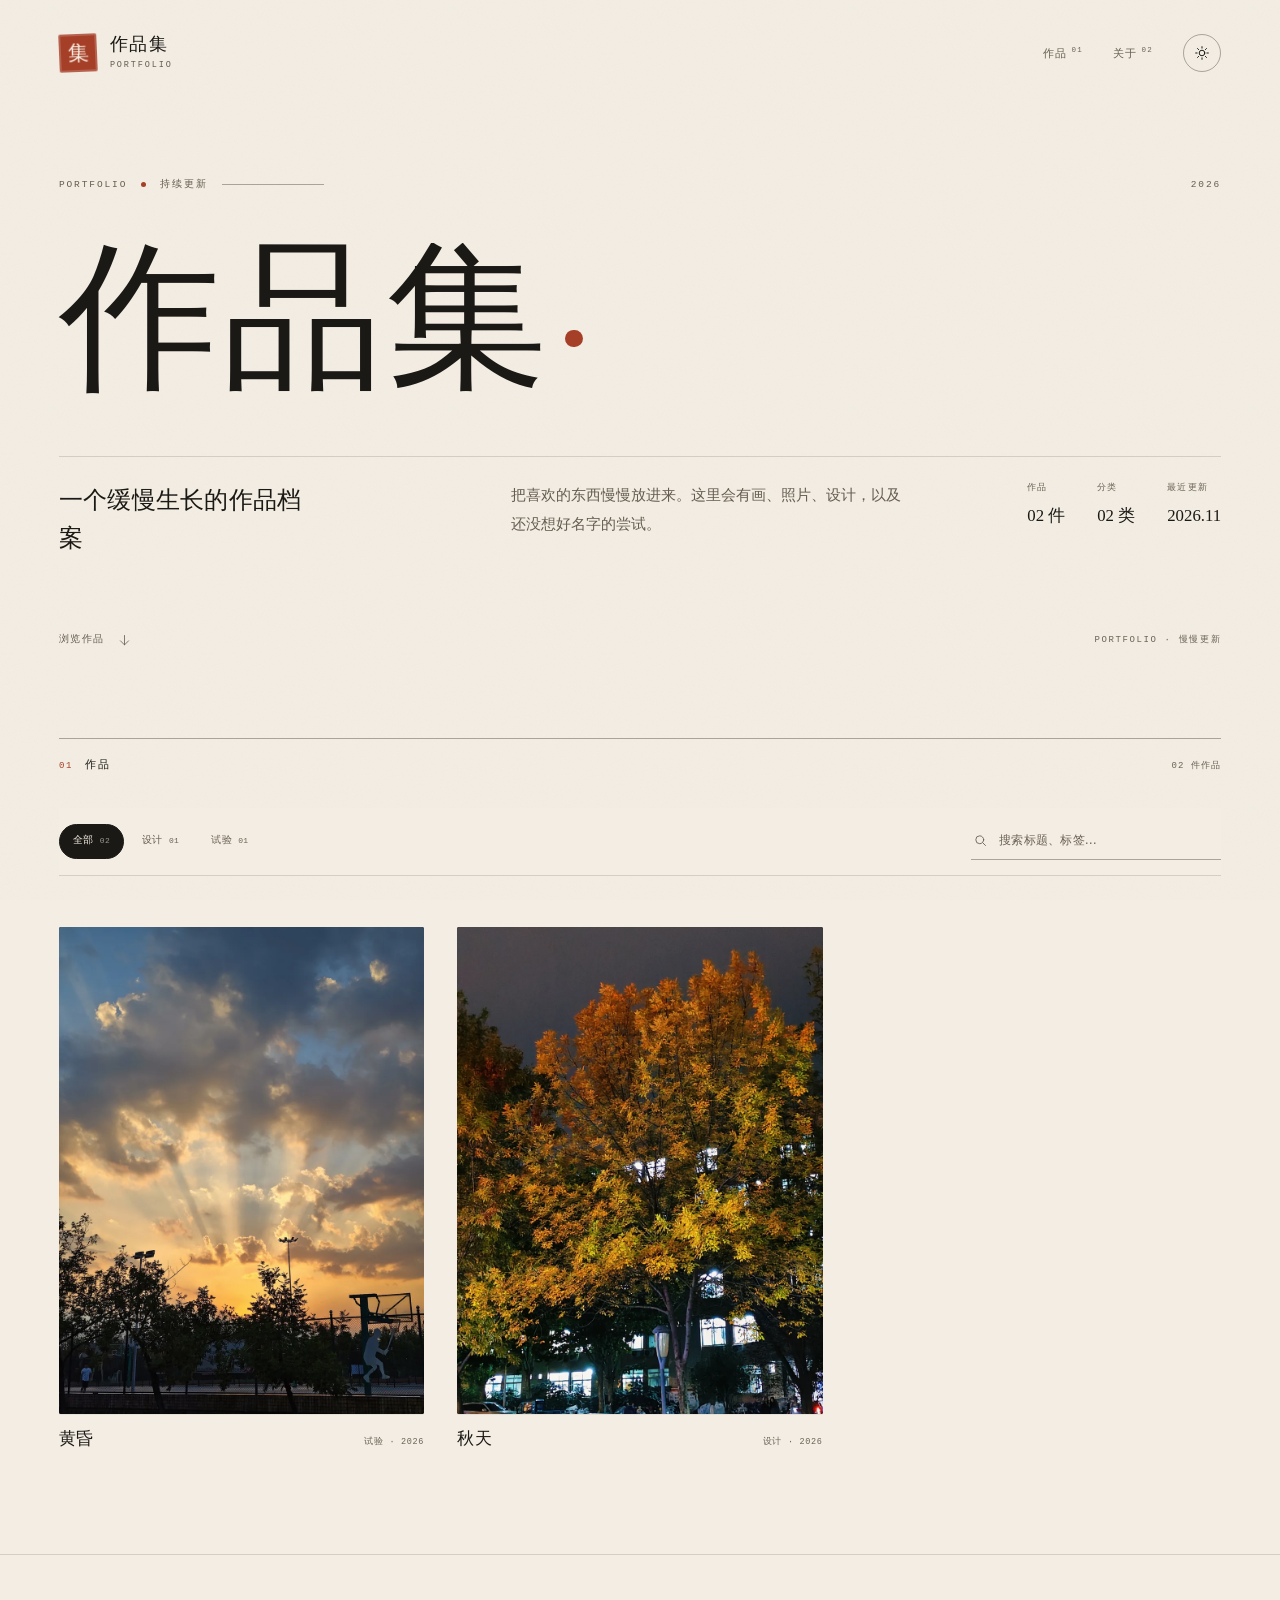
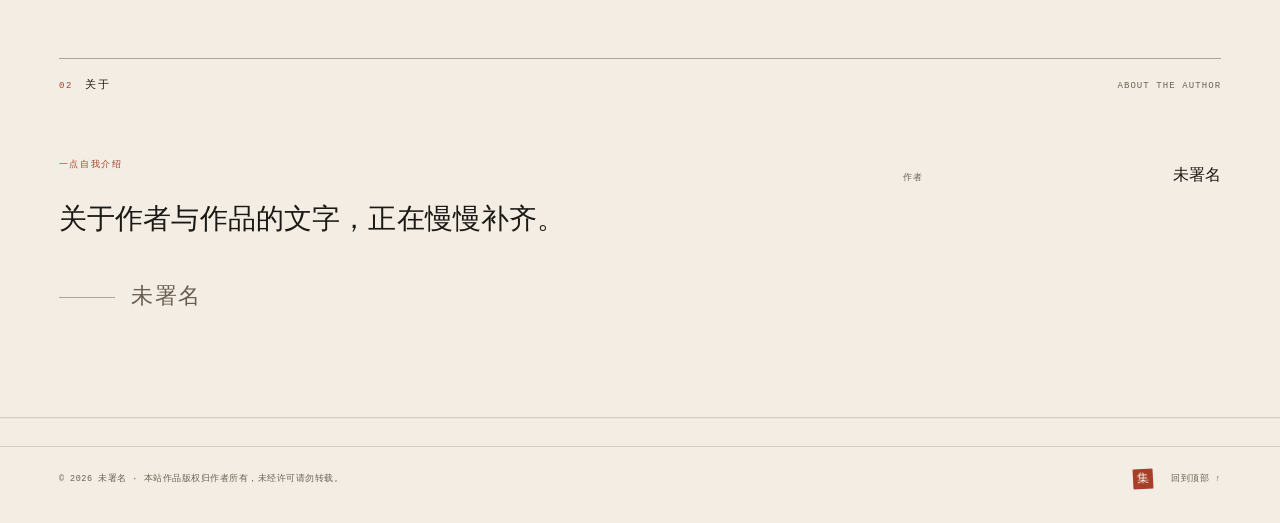
==== commit 6c388b93: "Update portfolio site 2026-11-12 01:20" ====
--- a/index.html
+++ b/index.html
@@ -13,9 +13,9 @@
   <meta name="twitter:card" content="summary_large_image">
   <link rel="canonical" href="https://py20-ai.github.io/my-work/">
   <meta property="og:url" content="https://py20-ai.github.io/my-work/">
-  <meta property="og:image" content="https://py20-ai.github.io/my-work/media/w_a9f2feca97ef.webp">
-  <meta name="twitter:image" content="https://py20-ai.github.io/my-work/media/w_a9f2feca97ef.webp">
-  <meta property="og:image:alt" content="秋天">
+  <meta property="og:image" content="https://py20-ai.github.io/my-work/media/w_fc5152441676.webp">
+  <meta name="twitter:image" content="https://py20-ai.github.io/my-work/media/w_fc5152441676.webp">
+  <meta property="og:image:alt" content="黄昏">
   <meta name="theme-color" content="#f3ede3">
   <link rel="icon" href="favicon.svg" type="image/svg+xml">
   <link rel="stylesheet" href="css/style.css">
